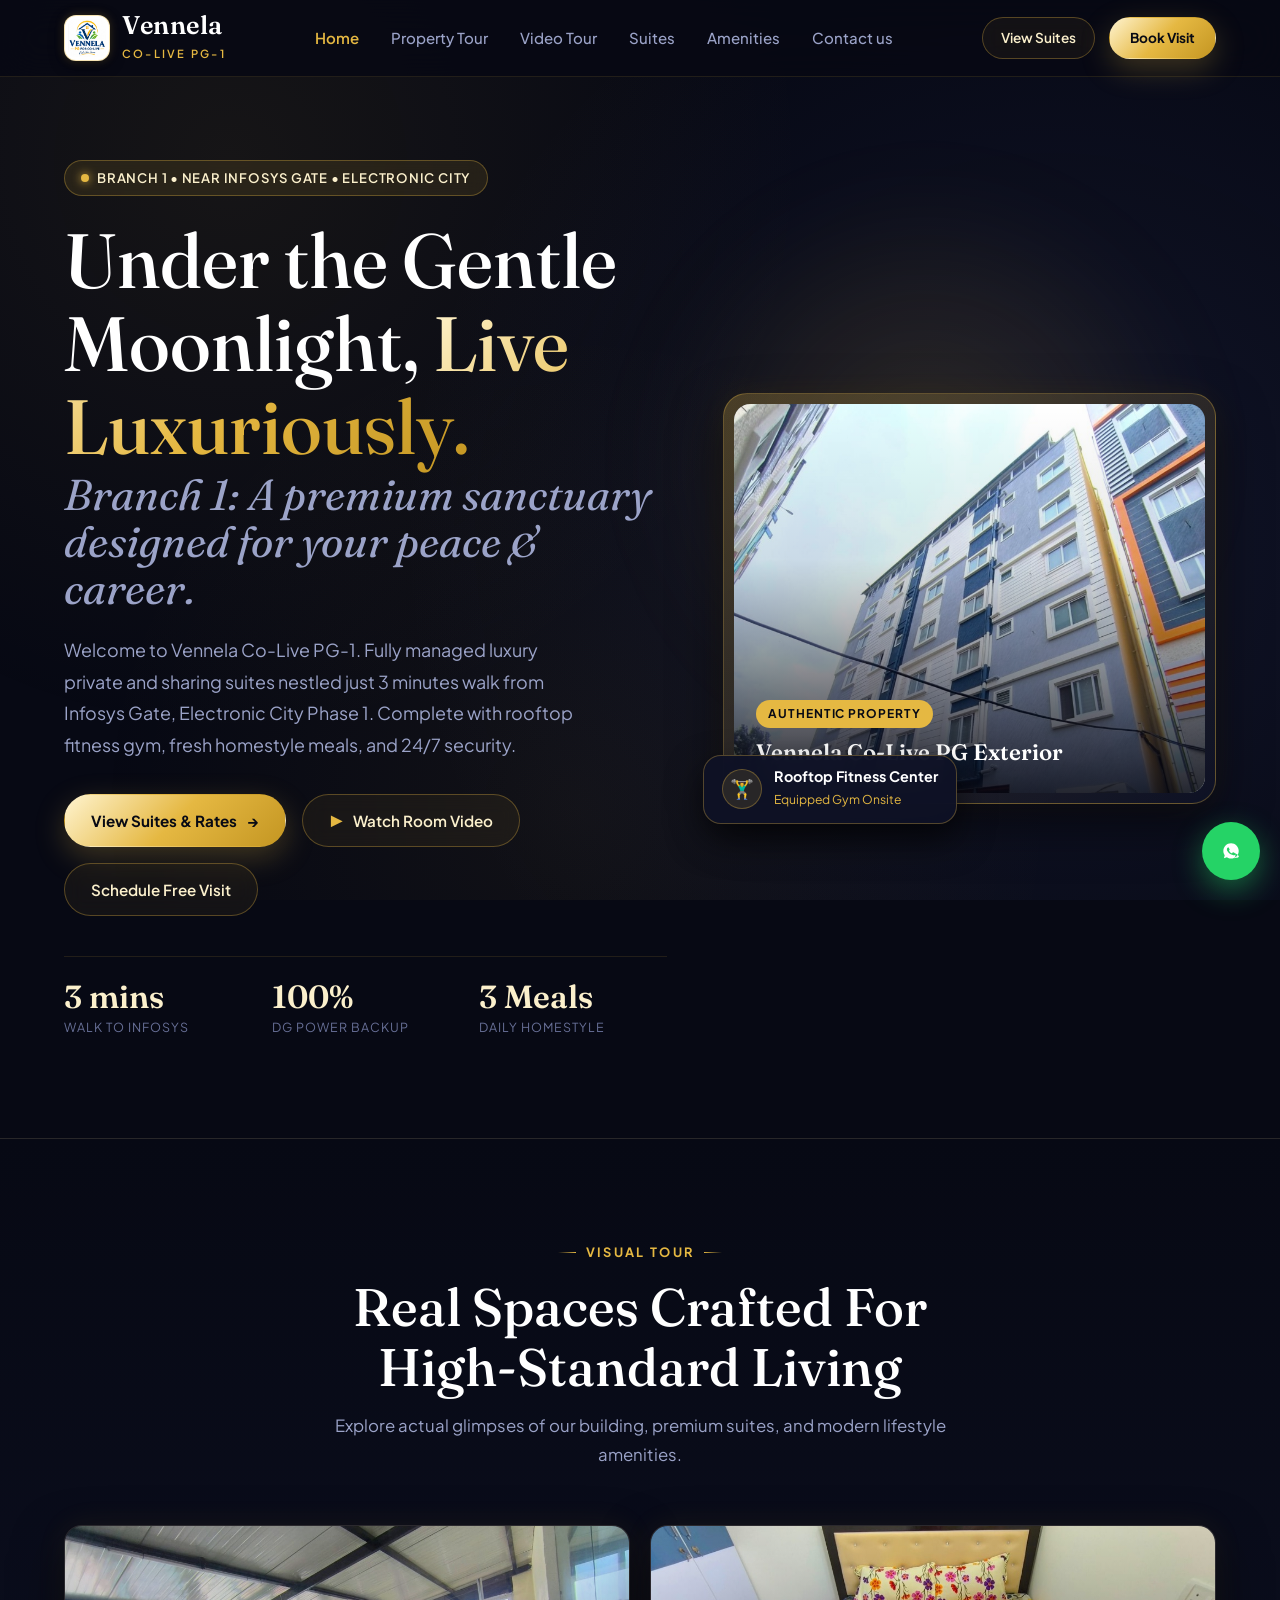
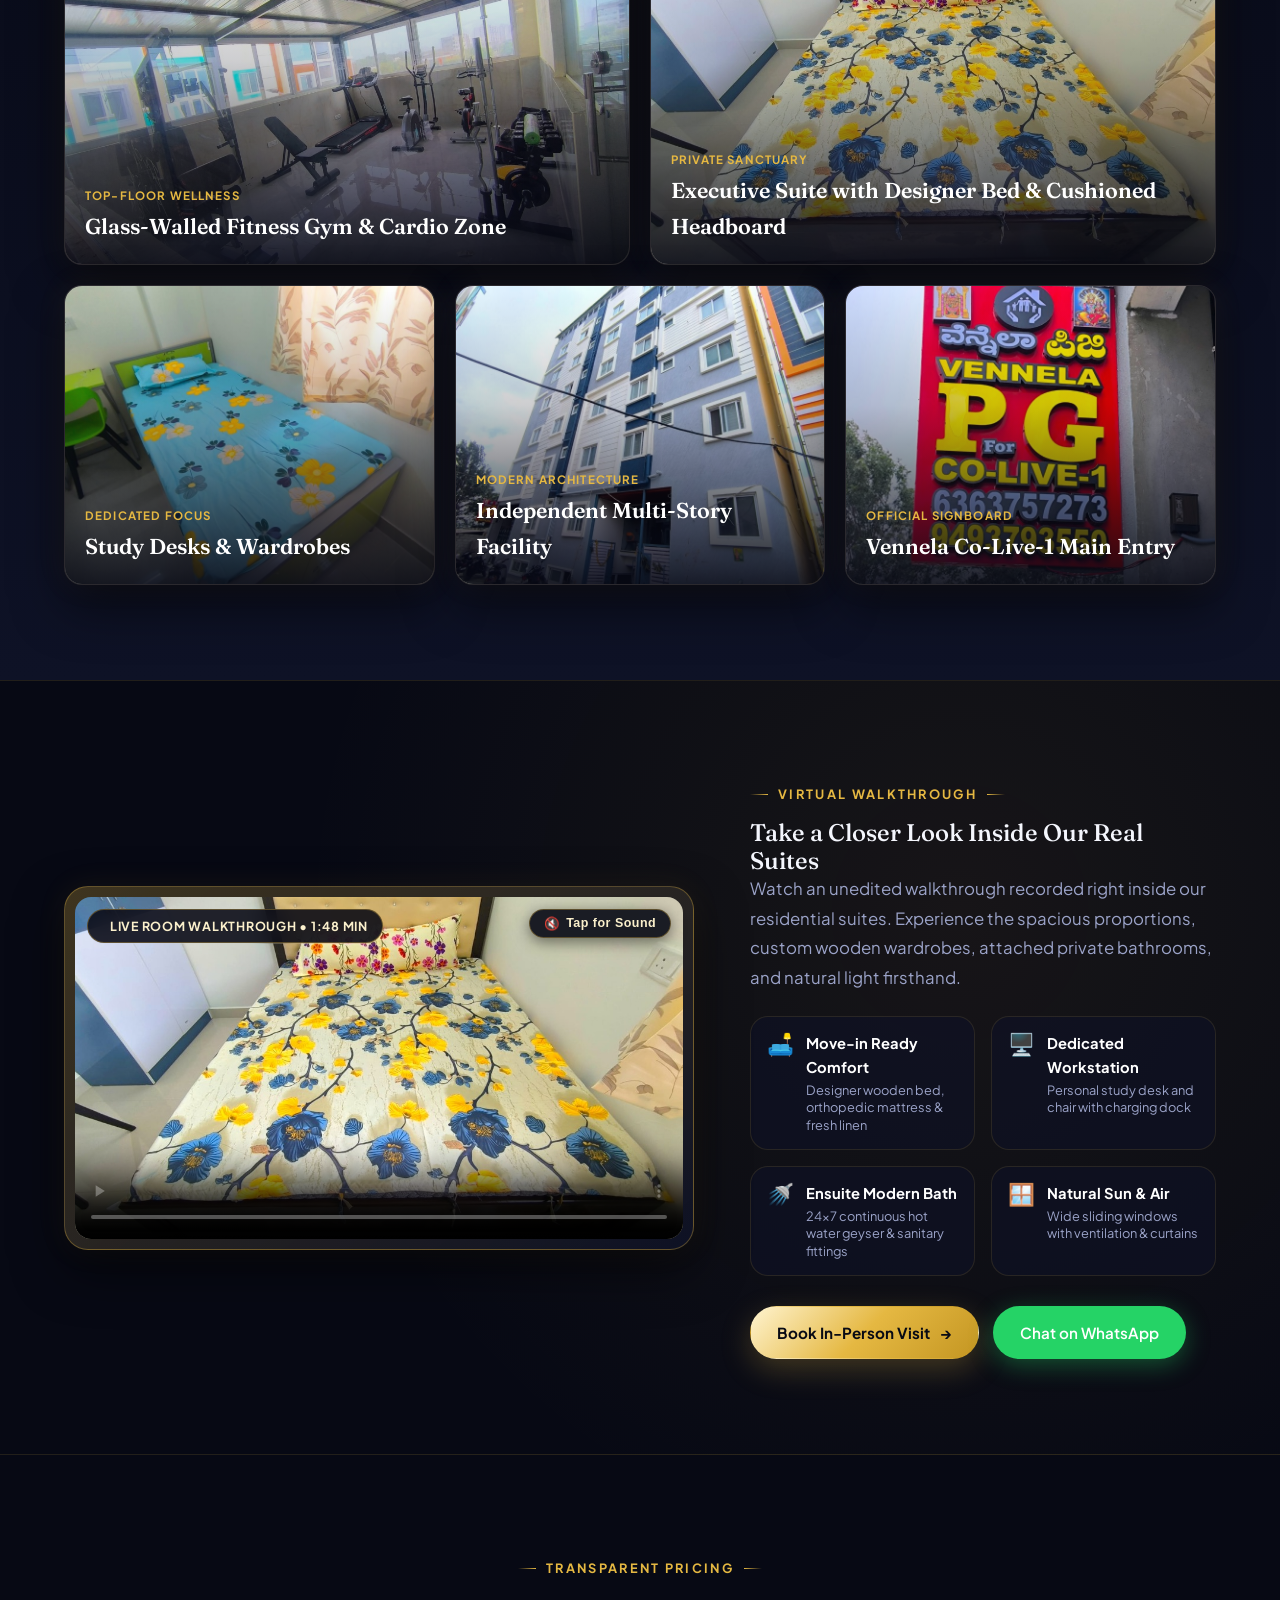
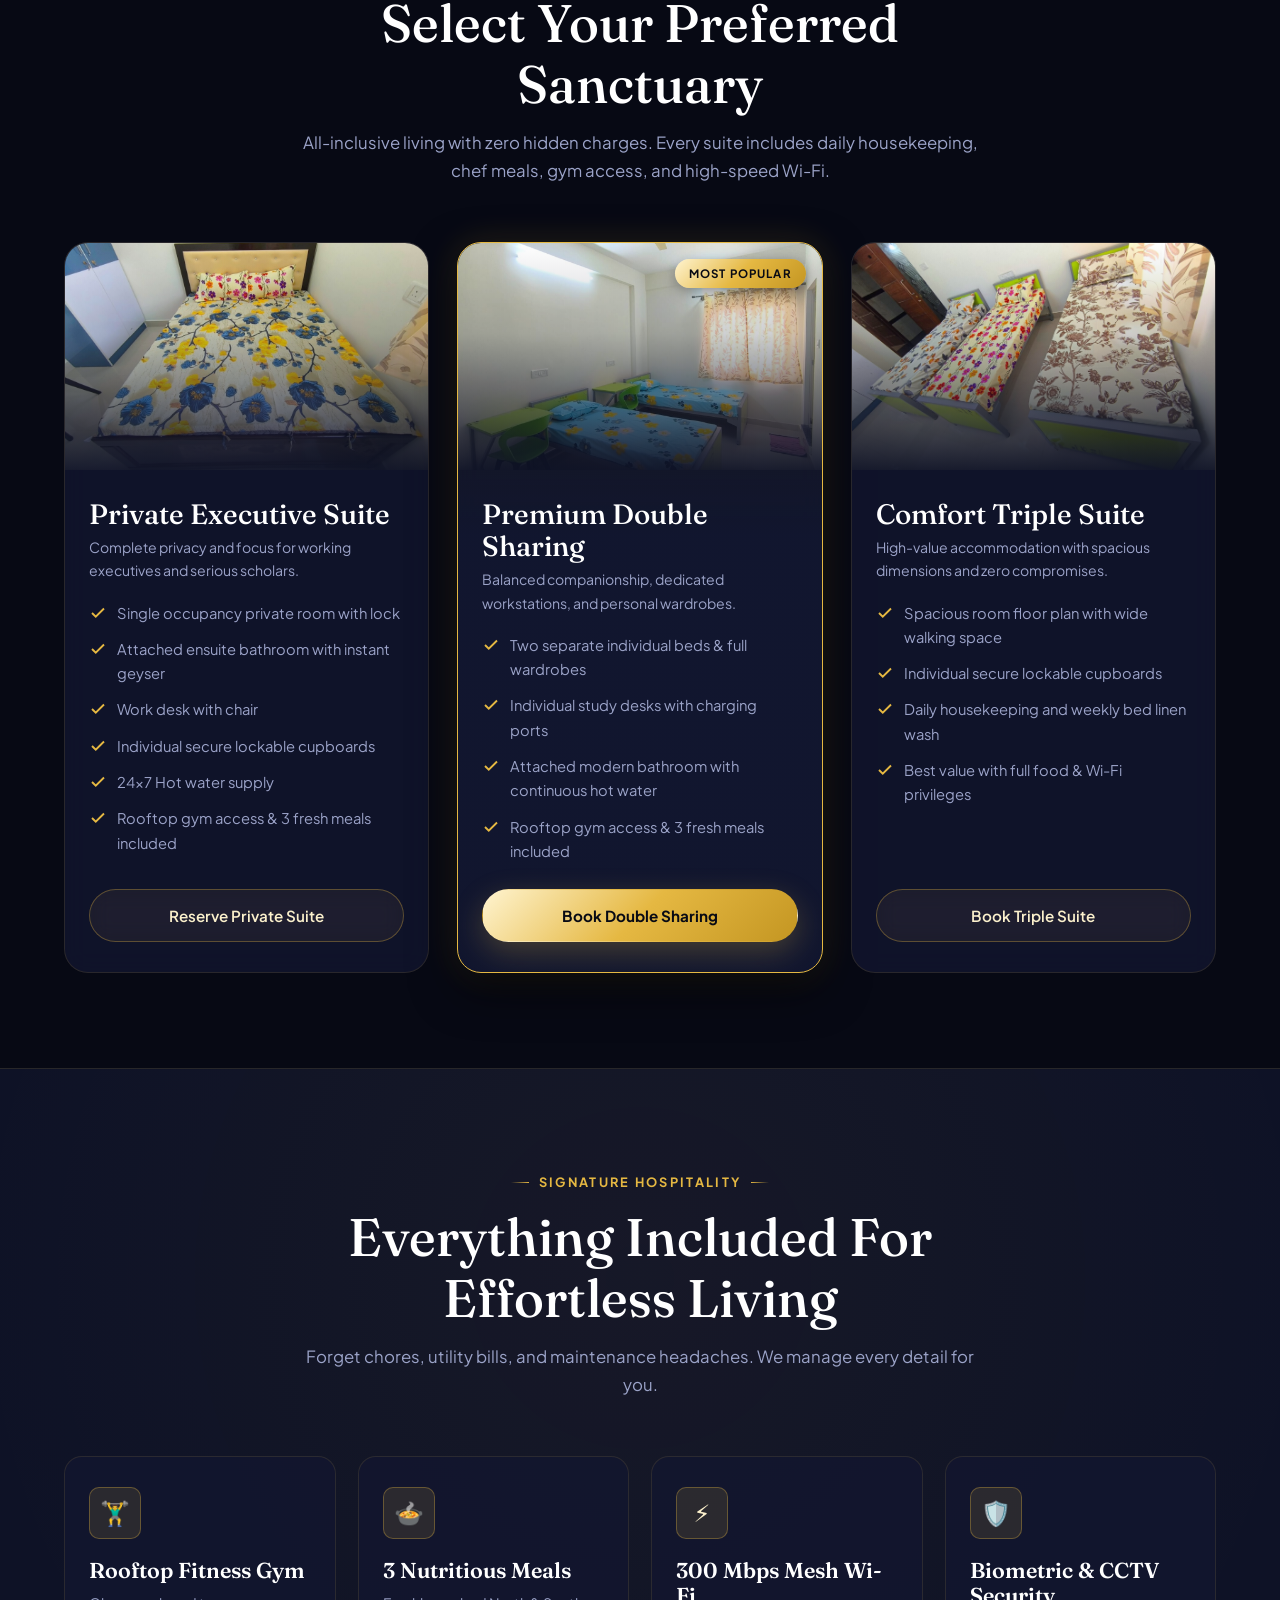
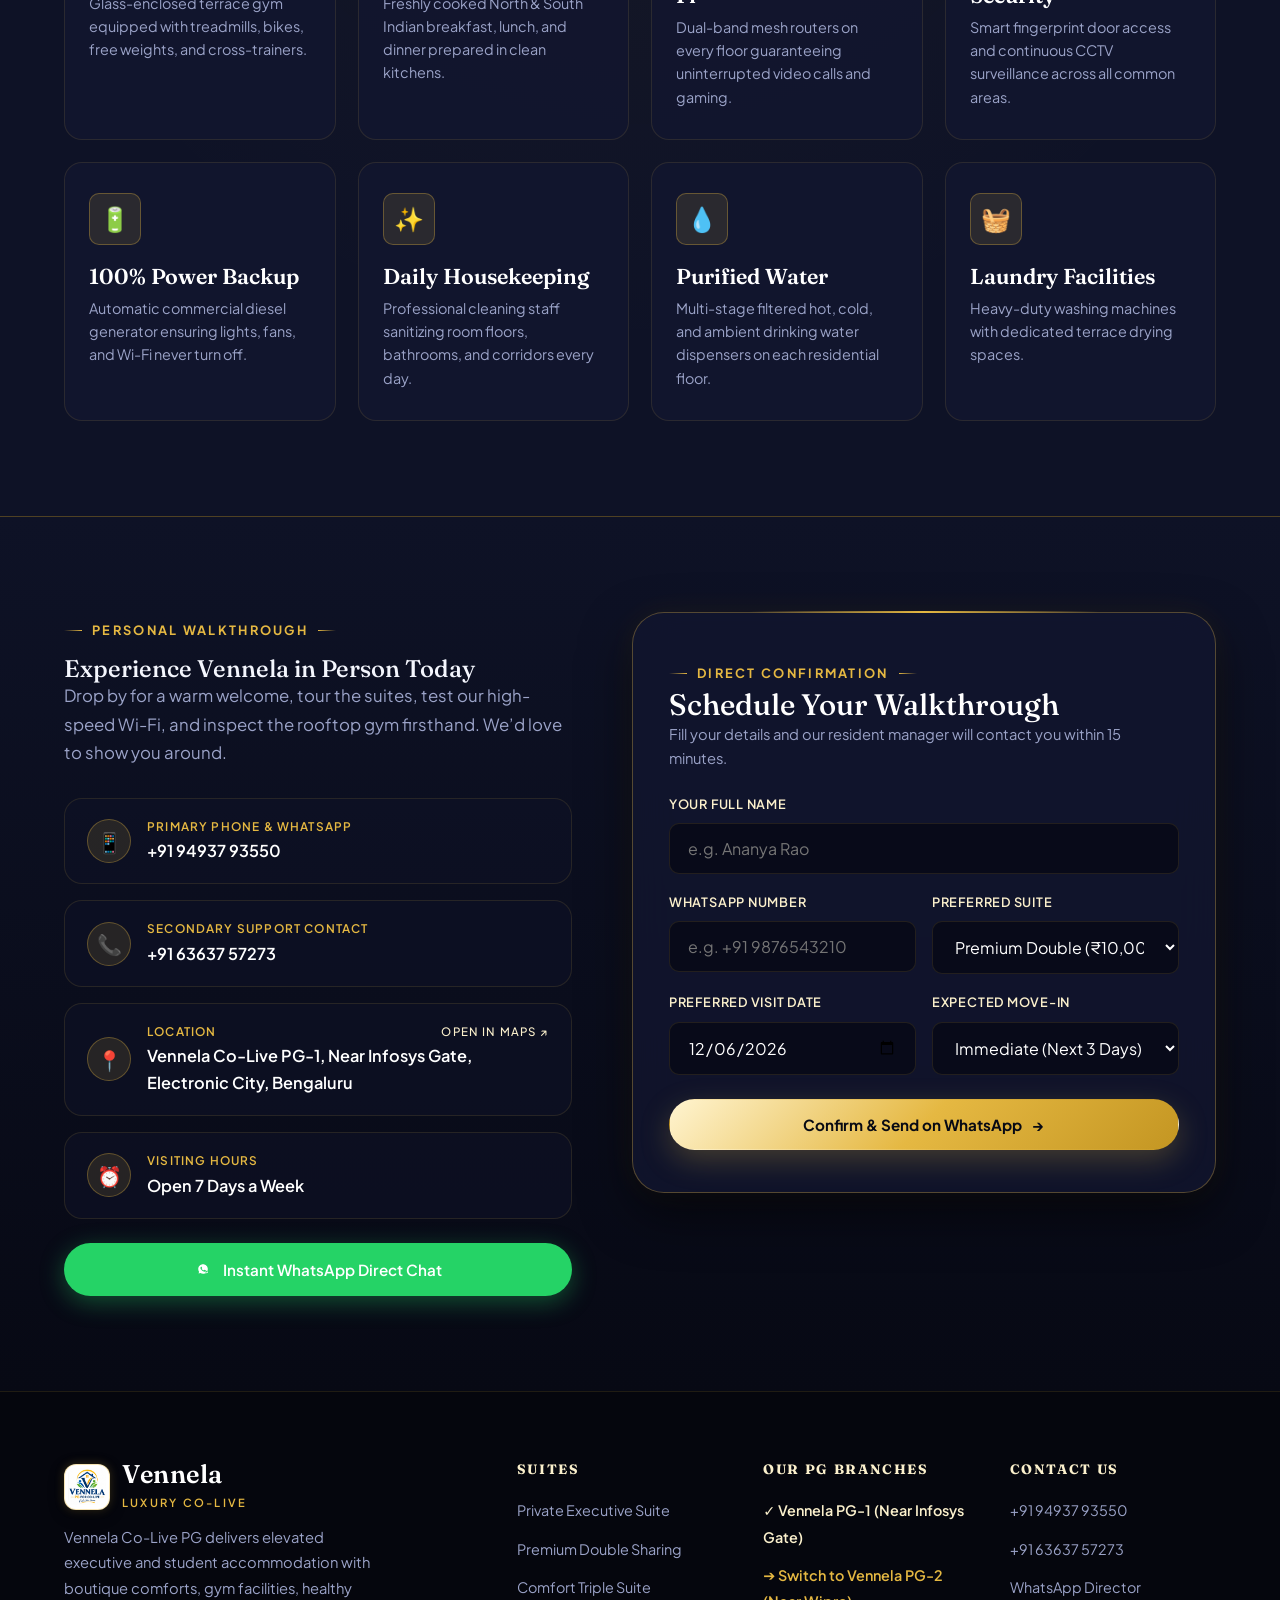
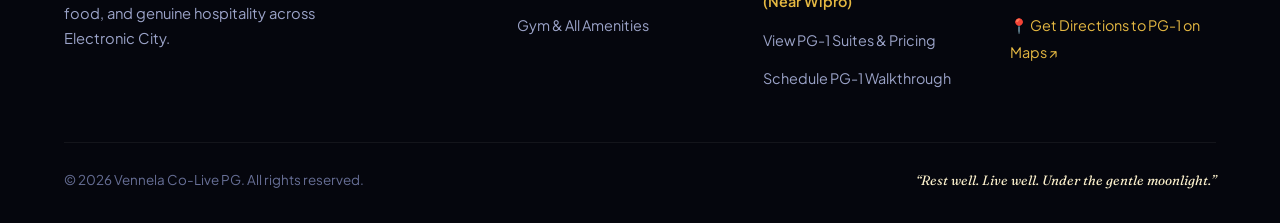
==== pg1.html @ 23e5c5cb "Initial commit: Vennela Co-Live website files" ====
<!DOCTYPE html>
<html lang="en">
<head>
  <meta charset="utf-8">
  <meta name="viewport" content="width=device-width, initial-scale=1, viewport-fit=cover">
  <title>Vennela Co-Live PG - 1 | Near Infosys Gate, Electronic City Bangalore</title>
  <meta name="description" content="Welcome to Vennela Co-Live PG - 1 near Infosys Gate, Electronic City. Premium private & sharing suites with rooftop fitness gym, homestyle food, high-speed Wi-Fi, and 24/7 biometric security.">
  
  <!-- Favicon -->
  <link rel="icon" type="image/png" href="images/logo.png">
  <link rel="apple-touch-icon" href="images/logo.png">

  <!-- Premium Fonts -->
  <link rel="preconnect" href="https://fonts.googleapis.com">
  <link rel="preconnect" href="https://fonts.gstatic.com" crossorigin>
  <link href="https://fonts.googleapis.com/css2?family=Fraunces:ital,opsz,wght@0,9..144,300;0,9..144,500;0,9..144,600;0,9..144,700;1,9..144,400;1,9..144,600&family=Plus+Jakarta+Sans:wght@300;400;500;600;700&display=swap" rel="stylesheet">

  <style>
    /* ==========================================================================
       DESIGN SYSTEM & CSS TOKENS
       ========================================================================== */
    :root {
      --night-base: #070914;
      --night-surface: #0E1226;
      --night-card: rgba(18, 23, 48, 0.78);
      --night-card-hover: rgba(24, 31, 62, 0.92);
      
      --gold-primary: #E5B842;
      --gold-glow: rgba(229, 184, 66, 0.35);
      --gold-subtle: rgba(229, 184, 66, 0.12);
      --gold-light: #FBF0CC;
      --gold-gradient: linear-gradient(135deg, #FFF4D0 0%, #E5B842 50%, #C49622 100%);
      
      --text-main: #F4F6FD;
      --text-muted: #9BA3C8;
      --text-dim: #676F96;
      
      --border-subtle: rgba(229, 184, 66, 0.12);
      --border-bright: rgba(229, 184, 66, 0.32);
      --border-glass: rgba(255, 255, 255, 0.08);

      --font-serif: 'Fraunces', Georgia, serif;
      --font-sans: 'Plus Jakarta Sans', system-ui, -apple-system, sans-serif;
      
      --radius-sm: 10px;
      --radius-md: 18px;
      --radius-lg: 24px;
      --radius-xl: 32px;
      --radius-full: 9999px;
      
      --shadow-luxury: 0 20px 50px rgba(0, 0, 0, 0.55), 0 0 30px rgba(229, 184, 66, 0.08);
      --shadow-glow: 0 10px 30px rgba(229, 184, 66, 0.25);
      --transition-smooth: all 0.35s cubic-bezier(0.16, 1, 0.3, 1);
    }

    *, *::before, *::after {
      box-sizing: border-box;
      margin: 0;
      padding: 0;
    }

    html {
      scroll-behavior: smooth;
      scroll-padding-top: 80px;
      font-size: 16px;
    }

    body {
      background-color: var(--night-base);
      color: var(--text-main);
      font-family: var(--font-sans);
      line-height: 1.65;
      overflow-x: hidden;
      -webkit-font-smoothing: antialiased;
    }

    /* Ambient Moonlight Glow Background */
    body::before {
      content: "";
      position: fixed;
      inset: 0;
      background: 
        radial-gradient(circle at 18% 18%, rgba(229, 184, 66, 0.07) 0%, transparent 45%),
        radial-gradient(circle at 82% 60%, rgba(94, 106, 196, 0.12) 0%, transparent 55%),
        radial-gradient(circle at 45% 90%, rgba(229, 184, 66, 0.05) 0%, transparent 45%);
      pointer-events: none;
      z-index: -1;
    }

    .wrap {
      max-width: 1200px;
      margin: 0 auto;
      padding: 0 24px;
    }

    /* ==========================================================================
       TYPOGRAPHY & ACCENTS
       ========================================================================== */
    h1, h2, h3, h4 {
      font-family: var(--font-serif);
      font-weight: 500;
      line-height: 1.15;
    }

    .gold-gradient-text {
      background: var(--gold-gradient);
      -webkit-background-clip: text;
      -webkit-text-fill-color: transparent;
      background-clip: text;
    }

    .eyebrow {
      display: inline-flex;
      align-items: center;
      gap: 10px;
      font-size: 0.8rem;
      font-weight: 700;
      text-transform: uppercase;
      letter-spacing: 0.18em;
      color: var(--gold-primary);
      margin-bottom: 14px;
    }

    .eyebrow::before, .eyebrow::after {
      content: "";
      width: 18px;
      height: 1px;
      background: linear-gradient(90deg, transparent, var(--gold-primary));
    }
    .eyebrow::after {
      background: linear-gradient(90deg, var(--gold-primary), transparent);
    }

    /* ==========================================================================
       BUTTONS & CALLS TO ACTION
       ========================================================================== */
    .btn {
      display: inline-flex;
      align-items: center;
      justify-content: center;
      gap: 10px;
      font-family: var(--font-sans);
      font-weight: 600;
      font-size: 0.95rem;
      padding: 13px 26px;
      border-radius: var(--radius-full);
      text-decoration: none;
      cursor: pointer;
      transition: var(--transition-smooth);
      border: 1px solid transparent;
      touch-action: manipulation;
    }

    .btn-gold {
      background: var(--gold-gradient);
      color: #080A14;
      box-shadow: var(--shadow-glow);
      font-weight: 700;
    }

    .btn-gold:hover {
      transform: translateY(-2px) scale(1.02);
      box-shadow: 0 12px 35px rgba(229, 184, 66, 0.45);
      color: #000;
    }

    .btn-ghost {
      background: rgba(229, 184, 66, 0.06);
      border-color: var(--border-bright);
      color: var(--gold-light);
      -webkit-backdrop-filter: blur(10px);
      backdrop-filter: blur(10px);
    }

    .btn-ghost:hover {
      background: var(--gold-primary);
      color: #080A14;
      border-color: var(--gold-primary);
      transform: translateY(-2px);
      box-shadow: var(--shadow-glow);
    }

    .btn-whatsapp {
      background: #25D366;
      color: #FFFFFF;
      box-shadow: 0 6px 25px rgba(37, 211, 102, 0.35);
    }

    .btn-whatsapp:hover {
      background: #20BA5A;
      transform: translateY(-2px);
      box-shadow: 0 10px 30px rgba(37, 211, 102, 0.55);
      color: #FFFFFF;
    }

    /* ==========================================================================
       SITE HEADER GROUP & TOP LUXURY PROPERTY SWITCHER BAR
       ========================================================================== */
    .site-header-group { top: 0;
      position: fixed;
      top: 0;
      left: 0;
      right: 0;
      z-index: 1000;
      transition: var(--transition-smooth);
    }

    .property-switch-bar {
      background: rgba(9, 12, 28, 0.96);
      border-bottom: 1px solid var(--border-subtle);
      padding: 8px 0;
      -webkit-backdrop-filter: blur(14px);
      backdrop-filter: blur(14px);
      position: relative;
      z-index: 1001;
    }

    .property-switch-wrap {
      display: flex;
      justify-content: space-between;
      align-items: center;
      gap: 16px;
    }

    .property-switch-label {
      display: inline-flex;
      align-items: center;
      gap: 8px;
      font-size: 0.72rem;
      font-weight: 700;
      color: var(--gold-primary);
      text-transform: uppercase;
      letter-spacing: 0.14em;
    }

    .property-switch-pills {
      display: flex;
      gap: 10px;
      align-items: center;
    }

    .prop-pill {
      display: inline-flex;
      align-items: center;
      gap: 8px;
      padding: 6px 14px;
      border-radius: var(--radius-full);
      font-size: 0.78rem;
      font-weight: 600;
      text-decoration: none;
      transition: var(--transition-smooth);
      border: 1px solid var(--border-subtle);
      background: rgba(18, 23, 48, 0.65);
      color: var(--text-muted);
      touch-action: manipulation;
    }

    .prop-pill:hover {
      border-color: var(--gold-primary);
      color: #FFFFFF;
      background: rgba(229, 184, 66, 0.12);
      transform: translateY(-1px);
    }

    .prop-pill.active {
      background: linear-gradient(135deg, rgba(229, 184, 66, 0.25) 0%, rgba(229, 184, 66, 0.1) 100%);
      border-color: var(--gold-primary);
      color: #FFFFFF;
      box-shadow: 0 0 15px rgba(229, 184, 66, 0.25);
    }

    .prop-pill .prop-badge {
      font-size: 0.65rem;
      padding: 2px 7px;
      border-radius: var(--radius-full);
      text-transform: uppercase;
      letter-spacing: 0.04em;
      font-weight: 700;
    }

    .prop-pill.active .prop-badge {
      background: var(--gold-gradient);
      color: #070914;
    }

    .prop-pill:not(.active) .prop-badge {
      background: rgba(255, 255, 255, 0.08);
      color: var(--gold-light);
    }

    .btn-branch-switch {
      background: rgba(229, 184, 66, 0.1);
      border: 1px solid var(--gold-primary);
      color: var(--gold-light);
      padding: 8px 14px;
      font-size: 0.8rem;
      border-radius: var(--radius-full);
      text-decoration: none;
      font-weight: 600;
      transition: var(--transition-smooth);
      display: inline-flex;
      align-items: center;
      gap: 6px;
      touch-action: manipulation;
    }

    .btn-branch-switch:hover {
      background: var(--gold-primary);
      color: #080A14;
      transform: translateY(-2px);
      box-shadow: var(--shadow-glow);
    }

    /* Mobile Drawer Branch Box */
    .mobile-branch-box {
      width: 100%;
      background: rgba(14, 18, 38, 0.7);
      border: 1px solid var(--border-bright);
      border-radius: var(--radius-md);
      padding: 14px 16px;
      margin-bottom: 8px;
    }

    .mobile-branch-title {
      font-size: 0.72rem;
      font-weight: 700;
      color: var(--gold-primary);
      text-transform: uppercase;
      letter-spacing: 0.1em;
      margin-bottom: 10px;
    }

    .mobile-branch-grid {
      display: grid;
      grid-template-columns: 1fr 1fr;
      gap: 8px;
    }

    .mobile-branch-btn {
      display: flex;
      flex-direction: column;
      align-items: center;
      text-align: center;
      padding: 8px 10px;
      border-radius: var(--radius-sm);
      text-decoration: none;
      border: 1px solid var(--border-subtle);
      background: rgba(7, 9, 20, 0.7);
      color: var(--text-muted);
      font-size: 0.8rem;
      font-weight: 600;
    }

    .mobile-branch-btn.active {
      border-color: var(--gold-primary);
      background: rgba(229, 184, 66, 0.15);
      color: var(--gold-light);
      box-shadow: 0 0 10px rgba(229, 184, 66, 0.2);
    }

    .mobile-branch-btn small {
      font-size: 0.65rem;
      opacity: 0.8;
      font-weight: 400;
    }

    /* ==========================================================================
       HERO INTERACTIVE BRANCH SELECTOR CARDS
       ========================================================================== */
    .hero-branch-selector {
      background: rgba(14, 18, 38, 0.78);
      border: 1.5px solid var(--border-bright);
      border-radius: var(--radius-lg);
      padding: 22px 24px;
      margin-bottom: 32px;
      -webkit-backdrop-filter: blur(16px);
      backdrop-filter: blur(16px);
      box-shadow: var(--shadow-luxury);
    }

    .hero-branch-label {
      display: flex;
      justify-content: space-between;
      align-items: center;
      margin-bottom: 14px;
      font-size: 0.76rem;
      text-transform: uppercase;
      font-weight: 700;
      letter-spacing: 0.12em;
      color: var(--gold-light);
    }

    .hero-branch-grid {
      display: grid;
      grid-template-columns: 1fr 1fr;
      gap: 16px;
    }

    .branch-card {
      display: flex;
      flex-direction: column;
      padding: 18px 20px;
      border-radius: var(--radius-md);
      text-decoration: none;
      transition: var(--transition-smooth);
      border: 1px solid var(--border-subtle);
      background: rgba(7, 9, 20, 0.65);
      position: relative;
    }

    .branch-card:hover {
      border-color: var(--gold-primary);
      transform: translateY(-3px);
      box-shadow: 0 10px 25px rgba(0, 0, 0, 0.5), 0 0 20px rgba(229, 184, 66, 0.15);
      background: rgba(18, 23, 48, 0.85);
    }

    .branch-card.active {
      border: 1.5px solid var(--gold-primary);
      background: linear-gradient(145deg, rgba(229, 184, 66, 0.14) 0%, rgba(14, 18, 38, 0.95) 100%);
      box-shadow: 0 8px 30px rgba(229, 184, 66, 0.2);
    }

    .branch-card-tag {
      display: inline-flex;
      align-items: center;
      gap: 6px;
      font-size: 0.68rem;
      font-weight: 700;
      text-transform: uppercase;
      letter-spacing: 0.08em;
      margin-bottom: 8px;
      color: var(--gold-primary);
    }

    .branch-card.active .branch-card-tag {
      color: var(--gold-light);
    }

    .branch-card-title {
      font-family: var(--font-serif);
      font-size: 1.35rem;
      font-weight: 600;
      color: #FFFFFF;
      margin-bottom: 4px;
      line-height: 1.2;
    }

    .branch-card-loc {
      font-size: 0.82rem;
      color: var(--text-muted);
      line-height: 1.4;
      margin-bottom: 12px;
    }

    .branch-card-chips {
      display: flex;
      flex-wrap: wrap;
      gap: 6px;
      margin-bottom: 14px;
    }

    .branch-card-chips span {
      background: rgba(255, 255, 255, 0.06);
      border: 1px solid rgba(255, 255, 255, 0.08);
      font-size: 0.7rem;
      padding: 2px 8px;
      border-radius: var(--radius-sm);
      color: var(--text-muted);
    }

    .branch-card.active .branch-card-chips span {
      background: rgba(229, 184, 66, 0.1);
      border-color: rgba(229, 184, 66, 0.2);
      color: var(--gold-light);
    }

    .branch-card-action {
      margin-top: auto;
      font-size: 0.78rem;
      font-weight: 700;
      color: var(--gold-light);
      display: inline-flex;
      align-items: center;
      gap: 5px;
    }

    .branch-card.active .branch-card-action {
      color: var(--gold-primary);
    }

    /* ==========================================================================
       NAVIGATION BAR
       ========================================================================== */
    nav {
      background: rgba(7, 9, 20, 0.88);
      -webkit-backdrop-filter: blur(18px);
      backdrop-filter: blur(18px);
      border-bottom: 1px solid var(--border-subtle);
      transition: var(--transition-smooth);
    }

    .site-header-group.scrolled nav, nav.scrolled {
      background: rgba(7, 9, 20, 0.98);
      box-shadow: 0 10px 30px rgba(0, 0, 0, 0.6);
      border-bottom-color: var(--border-bright);
    }

    nav .wrap {
      display: flex;
      justify-content: space-between;
      align-items: center;
      height: 76px;
    }

    .logo {
      display: flex;
      align-items: center;
      gap: 12px;
      text-decoration: none;
    }

    .brand-logo-img {
      width: 46px;
      height: 46px;
      object-fit: contain;
      border-radius: 12px;
      background: #FFFFFF;
      padding: 3px;
      box-shadow: 0 4px 15px rgba(0, 0, 0, 0.4), 0 0 10px rgba(229, 184, 66, 0.25);
      border: 1px solid rgba(229, 184, 66, 0.4);
      flex-shrink: 0;
      transition: var(--transition-smooth);
    }

    .logo:hover .brand-logo-img {
      transform: scale(1.06);
      box-shadow: 0 6px 22px rgba(229, 184, 66, 0.45);
      border-color: var(--gold-primary);
    }

    .moon-crest {
      width: 40px;
      height: 40px;
      border-radius: 50%;
      background: radial-gradient(circle at 35% 30%, #FFF4D0 0%, var(--gold-primary) 65%, #906B07 100%);
      box-shadow: 0 0 20px var(--gold-glow);
      display: flex;
      align-items: center;
      justify-content: center;
      position: relative;
    }

    .moon-crest::after {
      content: "";
      position: absolute;
      width: 14px;
      height: 14px;
      background: #0B0E1E;
      border-radius: 50%;
      top: 4px;
      right: 4px;
      opacity: 0.75;
    }

    .brand-title {
      font-family: var(--font-serif);
      font-size: 1.6rem;
      font-weight: 600;
      color: #FFFFFF;
      line-height: 1;
      letter-spacing: 0.02em;
    }

    .brand-tag {
      font-size: 0.7rem;
      font-weight: 600;
      color: var(--gold-primary);
      letter-spacing: 0.2em;
      text-transform: uppercase;
      display: block;
      margin-top: 3px;
    }

    nav ul {
      display: flex;
      gap: 32px;
      list-style: none;
      align-items: center;
    }

    nav a {
      text-decoration: none;
      color: var(--text-muted);
      font-size: 0.94rem;
      font-weight: 500;
      transition: var(--transition-smooth);
      position: relative;
      padding: 6px 0;
    }

    nav a:hover, nav a.active {
      color: var(--gold-light);
    }

    nav a.nav-link-home {
      color: var(--gold-primary);
      font-weight: 600;
    }

    nav a::after {
      content: "";
      position: absolute;
      bottom: 0;
      left: 50%;
      transform: translateX(-50%);
      width: 0;
      height: 2px;
      background: var(--gold-primary);
      transition: width 0.3s ease;
      border-radius: 2px;
    }

    nav a:hover::after {
      width: 100%;
    }

    .nav-actions {
      display: flex;
      align-items: center;
      gap: 14px;
    }

    .mobile-menu-btn {
      display: none;
      background: transparent;
      border: 1px solid var(--border-bright);
      border-radius: 8px;
      color: var(--gold-primary);
      font-size: 1.4rem;
      padding: 6px 12px;
      cursor: pointer;
    }

    /* ==========================================================================
       HERO SECTION WITH REAL PROPERTY SHOWCASE
       ========================================================================== */
    .hero {
      position: relative;
      padding: 160px 0 100px;
      overflow: hidden;
      min-height: 92vh;
      display: flex;
      align-items: center;
    }

    .hero-glow-orb {
      position: absolute;
      width: 580px;
      height: 580px;
      border-radius: 50%;
      background: radial-gradient(circle, rgba(229, 184, 66, 0.16) 0%, transparent 70%);
      top: 15%;
      right: 5%;
      filter: blur(40px);
      pointer-events: none;
      animation: floatGlow 10s ease-in-out infinite alternate;
    }

    @keyframes floatGlow {
      0% { transform: translateY(0) scale(1); }
      100% { transform: translateY(-30px) scale(1.06); }
    }

    .hero-grid {
      display: grid;
      grid-template-columns: 1.1fr 0.9fr;
      gap: 56px;
      align-items: center;
      position: relative;
      z-index: 2;
    }

    .hero-badge {
      display: inline-flex;
      align-items: center;
      gap: 8px;
      background: rgba(229, 184, 66, 0.1);
      border: 1px solid var(--border-bright);
      padding: 6px 16px;
      border-radius: var(--radius-full);
      color: var(--gold-light);
      font-size: 0.82rem;
      font-weight: 600;
      letter-spacing: 0.06em;
      text-transform: uppercase;
      margin-bottom: 24px;
      -webkit-backdrop-filter: blur(8px);
      backdrop-filter: blur(8px);
    }

    .hero-badge .pulse-dot {
      width: 8px;
      height: 8px;
      border-radius: 50%;
      background: var(--gold-primary);
      box-shadow: 0 0 10px var(--gold-primary);
      animation: pulseDot 2s infinite;
    }

    @keyframes pulseDot {
      0%, 100% { opacity: 1; transform: scale(1); }
      50% { opacity: 0.5; transform: scale(1.3); }
    }

    .hero h1 {
      font-size: clamp(2.8rem, 6vw, 4.8rem);
      line-height: 1.08;
      color: #FFFFFF;
      margin-bottom: 22px;
      font-weight: 500;
    }

    .hero h1 span.subtext-line {
      display: block;
      font-size: clamp(1.6rem, 3.6vw, 2.7rem);
      font-style: italic;
      color: var(--text-muted);
      font-weight: 400;
      margin-top: 4px;
    }

    .hero p.lead {
      font-size: 1.12rem;
      color: var(--text-muted);
      max-width: 520px;
      margin-bottom: 34px;
      line-height: 1.75;
    }

    .hero-cta {
      display: flex;
      flex-wrap: wrap;
      gap: 16px;
      align-items: center;
      margin-bottom: 40px;
    }

    .hero-stats {
      display: grid;
      grid-template-columns: repeat(3, 1fr);
      gap: 20px;
      border-top: 1px solid var(--border-subtle);
      padding-top: 24px;
    }

    .stat-number {
      font-family: var(--font-serif);
      font-size: 2rem;
      font-weight: 600;
      color: var(--gold-light);
      line-height: 1;
    }

    .stat-label {
      font-size: 0.78rem;
      color: var(--text-dim);
      text-transform: uppercase;
      letter-spacing: 0.08em;
      margin-top: 4px;
    }

    /* Hero Image Stack */
    .hero-visual {
      position: relative;
    }

    .hero-card {
      position: relative;
      border-radius: var(--radius-lg);
      padding: 10px;
      background: linear-gradient(145deg, rgba(229, 184, 66, 0.25) 0%, rgba(14, 18, 38, 0.85) 100%);
      box-shadow: var(--shadow-luxury);
      border: 1.5px solid var(--border-bright);
    }

    .hero-photo-wrap {
      border-radius: calc(var(--radius-lg) - 8px);
      overflow: hidden;
      aspect-ratio: 4 / 3.3;
      background: #101327;
      position: relative;
    }

    .hero-photo-wrap img {
      width: 100%;
      height: 100%;
      object-fit: cover;
      object-position: center top;
      display: block;
      transition: transform 0.8s ease;
    }

    .hero-card:hover .hero-photo-wrap img {
      transform: scale(1.05);
    }

    .photo-overlay {
      position: absolute;
      inset: 0;
      background: linear-gradient(to top, rgba(7, 9, 20, 0.88) 0%, rgba(7, 9, 20, 0.1) 60%, transparent 100%);
      display: flex;
      flex-direction: column;
      justify-content: flex-end;
      padding: 22px;
    }

    .photo-badge {
      align-self: flex-start;
      background: var(--gold-primary);
      color: #080A14;
      font-size: 0.75rem;
      font-weight: 700;
      text-transform: uppercase;
      letter-spacing: 0.08em;
      padding: 4px 12px;
      border-radius: var(--radius-full);
      margin-bottom: 6px;
    }

    .photo-caption {
      font-family: var(--font-serif);
      font-size: 1.4rem;
      color: #FFFFFF;
      font-weight: 600;
    }

    .floating-amenity-badge {
      position: absolute;
      bottom: -20px;
      left: -20px;
      background: rgba(14, 18, 38, 0.94);
      border: 1px solid var(--border-bright);
      -webkit-backdrop-filter: blur(16px);
      backdrop-filter: blur(16px);
      padding: 12px 18px;
      border-radius: var(--radius-md);
      box-shadow: 0 15px 35px rgba(0, 0, 0, 0.6);
      display: flex;
      align-items: center;
      gap: 12px;
      z-index: 3;
    }

    .floating-icon {
      width: 40px;
      height: 40px;
      border-radius: 50%;
      background: var(--gold-subtle);
      border: 1px solid var(--border-bright);
      color: var(--gold-light);
      display: flex;
      align-items: center;
      justify-content: center;
      font-size: 1.2rem;
    }

    .floating-text strong {
      display: block;
      color: #FFFFFF;
      font-size: 0.9rem;
      line-height: 1.2;
    }

    .floating-text span {
      font-size: 0.76rem;
      color: var(--gold-primary);
    }

    /* ==========================================================================
       SECTION COMMON STYLES
       ========================================================================== */
    section {
      padding: 95px 0;
      position: relative;
    }

    .section-head {
      text-align: center;
      max-width: 680px;
      margin: 0 auto 56px;
    }

    .section-head h2 {
      font-size: clamp(2.2rem, 4.4vw, 3.3rem);
      color: #FFFFFF;
      margin-bottom: 14px;
    }

    .section-head p {
      color: var(--text-muted);
      font-size: 1.05rem;
      line-height: 1.7;
    }

    /* ==========================================================================
       REAL PROPERTY GALLERY SHOWCASE
       ========================================================================== */
    .gallery-section {
      background: linear-gradient(180deg, var(--night-base) 0%, var(--night-surface) 100%);
      border-top: 1px solid var(--border-subtle);
      border-bottom: 1px solid var(--border-subtle);
    }

    .gallery-grid {
      display: grid;
      grid-template-columns: repeat(12, 1fr);
      gap: 20px;
    }

    .gallery-item {
      position: relative;
      border-radius: var(--radius-md);
      overflow: hidden;
      border: 1px solid var(--border-subtle);
      background: #11152B;
      box-shadow: var(--shadow-luxury);
      transition: var(--transition-smooth);
    }

    .gallery-item:hover {
      border-color: var(--gold-primary);
      transform: translateY(-5px);
      box-shadow: 0 16px 40px rgba(0, 0, 0, 0.6), 0 0 25px rgba(229, 184, 66, 0.15);
    }

    .gallery-item img {
      width: 100%;
      height: 100%;
      object-fit: cover;
      display: block;
      transition: transform 0.7s ease;
    }

    .gallery-item:hover img {
      transform: scale(1.06);
    }

    .gallery-item.col-6 {
      grid-column: span 6;
      height: 340px;
    }

    .gallery-item.col-4 {
      grid-column: span 4;
      height: 300px;
    }

    .gallery-caption {
      position: absolute;
      inset: 0;
      background: linear-gradient(to top, rgba(7, 9, 20, 0.9) 0%, rgba(7, 9, 20, 0.2) 60%, transparent 100%);
      display: flex;
      flex-direction: column;
      justify-content: flex-end;
      padding: 20px;
    }

    .gallery-tag {
      font-size: 0.72rem;
      text-transform: uppercase;
      font-weight: 700;
      letter-spacing: 0.1em;
      color: var(--gold-primary);
      margin-bottom: 4px;
    }

    .gallery-title {
      font-family: var(--font-serif);
      font-size: 1.35rem;
      color: #FFFFFF;
      font-weight: 600;
    }

    /* ==========================================================================
       VIRTUAL VIDEO TOUR SECTION
       ========================================================================== */
    .video-tour-section {
      background: radial-gradient(circle at 75% 30%, rgba(229, 184, 66, 0.07) 0%, transparent 60%), var(--night-base);
      border-bottom: 1px solid var(--border-subtle);
    }

    .video-tour-wrapper {
      display: grid;
      grid-template-columns: 1.15fr 0.85fr;
      gap: 56px;
      align-items: center;
    }

    .video-player-container {
      position: relative;
    }

    .video-card-stack {
      position: relative;
      border-radius: var(--radius-lg);
      padding: 10px;
      background: linear-gradient(145deg, rgba(229, 184, 66, 0.25) 0%, rgba(14, 18, 38, 0.9) 100%);
      box-shadow: var(--shadow-luxury);
      border: 1.5px solid var(--border-bright);
    }

    .video-badge-top {
      position: absolute;
      top: 22px;
      left: 22px;
      z-index: 4;
      background: rgba(7, 9, 20, 0.88);
      -webkit-backdrop-filter: blur(10px);
      backdrop-filter: blur(10px);
      border: 1px solid var(--border-bright);
      color: var(--gold-light);
      padding: 6px 14px;
      border-radius: var(--radius-full);
      font-size: 0.78rem;
      font-weight: 700;
      letter-spacing: 0.06em;
      text-transform: uppercase;
      display: inline-flex;
      align-items: center;
      gap: 8px;
      pointer-events: none;
    }

    .video-sound-toggle {
      position: absolute;
      top: 22px;
      right: 22px;
      z-index: 6;
      background: rgba(7, 9, 20, 0.9);
      -webkit-backdrop-filter: blur(12px);
      backdrop-filter: blur(12px);
      border: 1px solid var(--border-bright);
      color: var(--gold-light);
      padding: 6px 14px;
      border-radius: var(--radius-full);
      font-size: 0.78rem;
      font-weight: 700;
      letter-spacing: 0.04em;
      cursor: pointer;
      display: inline-flex;
      align-items: center;
      gap: 6px;
      box-shadow: 0 4px 15px rgba(0, 0, 0, 0.5);
      transition: var(--transition-smooth);
      touch-action: manipulation;
    }

    .video-sound-toggle:hover {
      background: var(--gold-primary);
      color: #070914;
      border-color: var(--gold-primary);
      transform: scale(1.05);
    }

    .video-sound-toggle.unmuted {
      background: rgba(37, 211, 102, 0.92);
      border-color: #25D366;
      color: #FFFFFF;
      box-shadow: 0 4px 20px rgba(37, 211, 102, 0.45);
    }

    .video-wrap {
      border-radius: calc(var(--radius-lg) - 8px);
      overflow: hidden;
      background: #000;
      aspect-ratio: 16 / 9;
      max-height: 480px;
      display: flex;
      justify-content: center;
      align-items: center;
    }

    .video-wrap video {
      width: 100%;
      height: 100%;
      object-fit: cover;
      display: block;
      outline: none;
    }

    .video-perks-grid {
      display: grid;
      grid-template-columns: 1fr 1fr;
      gap: 16px;
      margin-top: 24px;
    }

    .video-perk-item {
      display: flex;
      align-items: flex-start;
      gap: 12px;
      background: rgba(14, 18, 38, 0.65);
      border: 1px solid var(--border-subtle);
      padding: 14px 16px;
      border-radius: var(--radius-md);
      transition: var(--transition-smooth);
    }

    .video-perk-item:hover {
      border-color: var(--gold-primary);
      transform: translateY(-2px);
      background: var(--gold-subtle);
    }

    .video-perk-icon {
      font-size: 1.35rem;
      line-height: 1;
      flex-shrink: 0;
      margin-top: 2px;
    }

    .video-perk-item strong {
      display: block;
      font-size: 0.92rem;
      color: #FFFFFF;
      margin-bottom: 2px;
    }

    .video-perk-item span {
      font-size: 0.8rem;
      color: var(--text-muted);
      line-height: 1.4;
      display: block;
    }

    /* ==========================================================================
       ROOMS & PRICING WITH REAL SUITE PHOTOS
       ========================================================================== */
    .rooms-grid {
      display: grid;
      grid-template-columns: repeat(3, 1fr);
      gap: 28px;
      align-items: stretch;
    }

    .room-card {
      background: var(--night-card);
      border: 1px solid var(--border-subtle);
      border-radius: var(--radius-lg);
      overflow: hidden;
      display: flex;
      flex-direction: column;
      transition: var(--transition-smooth);
      position: relative;
      -webkit-backdrop-filter: blur(12px);
      backdrop-filter: blur(12px);
    }

    .room-card:hover {
      transform: translateY(-8px);
      border-color: var(--border-bright);
      box-shadow: var(--shadow-luxury);
    }

    .room-card.highlight {
      border: 1.5px solid var(--gold-primary);
      background: linear-gradient(180deg, rgba(229, 184, 66, 0.08) 0%, rgba(18, 23, 48, 0.95) 40%);
      box-shadow: 0 16px 45px rgba(0, 0, 0, 0.6), 0 0 35px rgba(229, 184, 66, 0.16);
    }

    .room-badge-top {
      position: absolute;
      top: 16px;
      right: 16px;
      z-index: 4;
      background: var(--gold-gradient);
      color: #080A14;
      font-size: 0.72rem;
      font-weight: 700;
      text-transform: uppercase;
      letter-spacing: 0.1em;
      padding: 5px 14px;
      border-radius: var(--radius-full);
      box-shadow: 0 4px 15px rgba(0, 0, 0, 0.4);
    }

    .room-img-box {
      position: relative;
      aspect-ratio: 16 / 10;
      overflow: hidden;
      background: #111529;
    }

    .room-img-box img {
      width: 100%;
      height: 100%;
      object-fit: cover;
      display: block;
      transition: transform 0.7s ease;
    }

    .room-card:hover .room-img-box img {
      transform: scale(1.08);
    }

    .room-img-gradient {
      position: absolute;
      inset: 0;
      background: linear-gradient(to top, rgba(14, 18, 38, 0.95) 0%, rgba(14, 18, 38, 0.2) 60%, transparent 100%);
    }

    .room-content {
      padding: 28px 24px 30px;
      display: flex;
      flex-direction: column;
      flex-grow: 1;
    }

    .room-content h3 {
      font-size: 1.75rem;
      color: #FFFFFF;
      margin-bottom: 6px;
    }

    .room-sub {
      font-size: 0.88rem;
      color: var(--text-muted);
      margin-bottom: 18px;
    }

    .room-price {
      font-family: var(--font-serif);
      font-size: 2.6rem;
      font-weight: 600;
      color: var(--gold-light);
      line-height: 1;
      padding-bottom: 18px;
      margin-bottom: 18px;
      border-bottom: 1px solid var(--border-subtle);
      display: flex;
      align-items: baseline;
      gap: 6px;
    }

    .room-price small {
      font-family: var(--font-sans);
      font-size: 0.85rem;
      color: var(--text-dim);
      font-weight: 400;
    }

    .room-perks {
      list-style: none;
      display: flex;
      flex-direction: column;
      gap: 12px;
      margin-bottom: 26px;
      flex-grow: 1;
    }

    .room-perks li {
      display: flex;
      align-items: flex-start;
      gap: 10px;
      font-size: 0.92rem;
      color: var(--text-muted);
    }

    .room-perks li svg {
      width: 18px;
      height: 18px;
      color: var(--gold-primary);
      flex-shrink: 0;
      margin-top: 3px;
    }

    /* ==========================================================================
       AMENITIES (SIGNATURE COMFORTS)
       ========================================================================== */
    .amenities-section {
      background: radial-gradient(circle at 50% 20%, rgba(229, 184, 66, 0.04) 0%, transparent 65%), var(--night-surface);
      border-top: 1px solid var(--border-subtle);
    }

    .amenities-grid {
      display: grid;
      grid-template-columns: repeat(4, 1fr);
      gap: 22px;
    }

    .amenity-card {
      background: var(--night-card);
      border: 1px solid var(--border-subtle);
      border-radius: var(--radius-md);
      padding: 30px 24px;
      transition: var(--transition-smooth);
      position: relative;
    }

    .amenity-card:hover {
      border-color: var(--gold-primary);
      transform: translateY(-5px);
      box-shadow: var(--shadow-luxury);
      background: var(--night-card-hover);
    }

    .amenity-icon {
      width: 52px;
      height: 52px;
      border-radius: var(--radius-sm);
      background: var(--gold-subtle);
      border: 1px solid var(--border-bright);
      color: var(--gold-light);
      display: flex;
      align-items: center;
      justify-content: center;
      font-size: 1.5rem;
      margin-bottom: 20px;
      transition: var(--transition-smooth);
    }

    .amenity-card:hover .amenity-icon {
      transform: scale(1.1);
      box-shadow: 0 0 20px var(--gold-glow);
    }

    .amenity-card h4 {
      font-size: 1.35rem;
      color: #FFFFFF;
      margin-bottom: 8px;
      font-weight: 600;
    }

    .amenity-card p {
      font-size: 0.9rem;
      color: var(--text-muted);
      line-height: 1.6;
    }

    /* ==========================================================================
       A DAY AT VENNELA (TIMELINE)
       ========================================================================== */
    .day-card {
      background: linear-gradient(145deg, rgba(18, 23, 48, 0.85) 0%, rgba(10, 13, 28, 0.95) 100%);
      border: 1px solid var(--border-bright);
      border-radius: var(--radius-xl);
      padding: 56px 44px;
      box-shadow: var(--shadow-luxury);
    }

    .timeline-grid {
      display: grid;
      grid-template-columns: repeat(4, 1fr);
      gap: 30px;
      position: relative;
    }

    .timeline-grid::before {
      content: "";
      position: absolute;
      top: 30px;
      left: 10%;
      right: 10%;
      height: 1px;
      background: linear-gradient(90deg, transparent, var(--gold-primary), var(--gold-light), var(--gold-primary), transparent);
    }

    .timeline-node {
      position: relative;
      text-align: center;
      z-index: 2;
    }

    .timeline-badge {
      width: 60px;
      height: 60px;
      margin: 0 auto 20px;
      border-radius: 50%;
      background: var(--night-surface);
      border: 2px solid var(--gold-primary);
      display: flex;
      align-items: center;
      justify-content: center;
      font-size: 1.4rem;
      box-shadow: 0 0 20px var(--gold-glow);
      transition: var(--transition-smooth);
    }

    .timeline-node:hover .timeline-badge {
      transform: scale(1.15);
      background: var(--gold-primary);
      color: #070914;
    }

    .timeline-time {
      font-size: 0.78rem;
      font-weight: 700;
      color: var(--gold-primary);
      text-transform: uppercase;
      letter-spacing: 0.12em;
      margin-bottom: 6px;
    }

    .timeline-node h4 {
      font-size: 1.35rem;
      color: #FFFFFF;
      margin-bottom: 8px;
    }

    .timeline-node p {
      font-size: 0.88rem;
      color: var(--text-muted);
      line-height: 1.6;
    }

    /* ==========================================================================
       VISIT & INSTANT BOOKING FORM
       ========================================================================== */
    .visit-section {
      background: linear-gradient(180deg, var(--night-surface) 0%, var(--night-base) 100%);
      border-top: 1px solid var(--border-bright);
    }

    .visit-grid {
      display: grid;
      grid-template-columns: 1fr 1.15fr;
      gap: 60px;
      align-items: start;
    }

    .contact-card {
      display: flex;
      align-items: center;
      gap: 16px;
      background: rgba(14, 18, 38, 0.65);
      border: 1px solid var(--border-subtle);
      padding: 18px 22px;
      border-radius: var(--radius-md);
      margin-bottom: 16px;
      transition: var(--transition-smooth);
    }

    .contact-card:hover {
      border-color: var(--gold-primary);
      transform: translateX(4px);
      background: var(--gold-subtle);
    }

    .contact-icon {
      width: 44px;
      height: 44px;
      border-radius: 50%;
      background: var(--gold-subtle);
      border: 1px solid var(--border-bright);
      color: var(--gold-light);
      display: flex;
      align-items: center;
      justify-content: center;
      font-size: 1.25rem;
      flex-shrink: 0;
    }

    .contact-info .label {
      font-size: 0.74rem;
      text-transform: uppercase;
      letter-spacing: 0.1em;
      color: var(--gold-primary);
      font-weight: 600;
      margin-bottom: 2px;
    }

    .contact-info .val {
      font-size: 1.02rem;
      color: #FFFFFF;
      font-weight: 600;
    }

    .booking-card {
      background: var(--night-card);
      border: 1.5px solid var(--border-bright);
      border-radius: var(--radius-xl);
      padding: 42px 36px;
      box-shadow: var(--shadow-luxury);
      -webkit-backdrop-filter: blur(20px);
      backdrop-filter: blur(20px);
      position: relative;
    }

    .booking-card::before {
      content: "";
      position: absolute;
      top: -2px;
      left: 20%;
      right: 20%;
      height: 2px;
      background: linear-gradient(90deg, transparent, var(--gold-primary), transparent);
    }

    .form-group {
      display: flex;
      flex-direction: column;
      gap: 8px;
      margin-bottom: 18px;
    }

    .form-group label {
      font-size: 0.8rem;
      font-weight: 600;
      color: var(--gold-light);
      letter-spacing: 0.06em;
      text-transform: uppercase;
    }

    .form-row {
      display: grid;
      grid-template-columns: 1fr 1fr;
      gap: 16px;
    }

    .form-control {
      background: rgba(7, 9, 20, 0.75);
      border: 1px solid var(--border-subtle);
      border-radius: var(--radius-sm);
      padding: 14px 18px;
      font-family: var(--font-sans);
      font-size: 16px; /* Guaranteed no auto-zoom on iOS */
      color: #FFFFFF;
      transition: var(--transition-smooth);
      outline: none;
      width: 100%;
    }

    .form-control:focus {
      border-color: var(--gold-primary);
      box-shadow: 0 0 15px var(--gold-glow);
    }

    /* ==========================================================================
       FOOTER
       ========================================================================== */
    footer {
      background: #05060D;
      border-top: 1px solid var(--border-subtle);
      padding: 70px 0 32px;
      color: var(--text-muted);
    }

    .footer-grid {
      display: grid;
      grid-template-columns: 2fr 1fr 1fr 1fr;
      gap: 40px;
      margin-bottom: 50px;
    }

    .footer-brand p {
      margin-top: 14px;
      max-width: 320px;
      font-size: 0.92rem;
      line-height: 1.7;
    }

    .footer-col h4 {
      font-size: 0.85rem;
      font-weight: 700;
      letter-spacing: 0.12em;
      text-transform: uppercase;
      color: var(--gold-light);
      margin-bottom: 20px;
    }

    .footer-links {
      list-style: none;
      display: flex;
      flex-direction: column;
      gap: 12px;
    }

    .footer-links a {
      color: var(--text-muted);
      text-decoration: none;
      font-size: 0.9rem;
      transition: var(--transition-smooth);
    }

    .footer-links a:hover {
      color: var(--gold-primary);
      transform: translateX(3px);
    }

    .footer-bottom {
      border-top: 1px solid rgba(255, 255, 255, 0.06);
      padding-top: 26px;
      display: flex;
      justify-content: space-between;
      align-items: center;
      font-size: 0.84rem;
      color: var(--text-dim);
    }

    /* Floating WhatsApp Button */
    .floating-whatsapp {
      position: fixed;
      bottom: max(20px, calc(16px + env(safe-area-inset-bottom, 0px)));
      right: max(20px, calc(16px + env(safe-area-inset-right, 0px)));
      z-index: 999;
      background: #25D366;
      color: #FFFFFF;
      width: 58px;
      height: 58px;
      border-radius: 50%;
      display: flex;
      align-items: center;
      justify-content: center;
      box-shadow: 0 10px 30px rgba(37, 211, 102, 0.45);
      transition: var(--transition-smooth);
      text-decoration: none;
      touch-action: manipulation;
    }

    .floating-whatsapp:hover {
      transform: scale(1.1) rotate(6deg);
      box-shadow: 0 14px 40px rgba(37, 211, 102, 0.7);
    }

    .floating-whatsapp svg {
      width: 32px;
      height: 32px;
      fill: currentColor;
    }

    /* ==========================================================================
       RESPONSIVE DESIGN (ALL DEVICES: LAPTOPS, IPADS, TABLETS, PHONES, FOLDABLES)
       ========================================================================== */

    /* Touch screen & iOS Optimization */
    html, body {
      max-width: 100vw;
      overflow-x: hidden;
      position: relative;
    }

    * {
      -webkit-tap-highlight-color: transparent;
    }

    img, video {
      max-width: 100%;
      height: auto;
    }

    /* Laptops & Desktops (1025px - 1280px) */
    @media (max-width: 1200px) {
      nav ul {
        gap: clamp(14px, 1.8vw, 28px);
      }
      .nav-actions {
        gap: 10px;
      }
      .hero-grid {
        gap: 36px;
      }
      .rooms-grid {
        gap: 20px;
      }
    }

    /* Tablets, iPads (Portrait & Landscape), and Small Laptops (<= 1024px) */
    @media (max-width: 1024px) {
      .mobile-menu-btn {
        display: flex;
        align-items: center;
        justify-content: center;
        min-width: 44px;
        min-height: 44px;
      }
      .nav-actions .btn-ghost {
        display: none;
      }
      nav ul {
        display: flex;
        flex-direction: column;
        position: fixed;
        top: 76px;
        left: 0;
        right: 0;
        background: rgba(7, 9, 20, 0.98);
        -webkit-backdrop-filter: blur(24px);
        backdrop-filter: blur(24px);
        border-bottom: 1px solid var(--border-bright);
        box-shadow: 0 24px 50px rgba(0, 0, 0, 0.85);
        padding: 24px 28px calc(30px + env(safe-area-inset-bottom, 0px));
        gap: 16px;
        align-items: flex-start;
        transform: translateY(-110%);
        opacity: 0;
        pointer-events: none;
        transition: transform 0.35s cubic-bezier(0.16, 1, 0.3, 1), opacity 0.25s ease;
        max-height: calc(100vh - 76px);
        max-height: calc(100dvh - 76px);
        overflow-y: auto;
        -webkit-overflow-scrolling: touch;
      }
      nav.nav-open ul {
        transform: translateY(0);
        opacity: 1;
        pointer-events: auto;
      }
      nav ul li {
        width: 100%;
        border-bottom: 1px solid rgba(255, 255, 255, 0.06);
        padding-bottom: 12px;
      }
      nav ul li:last-child {
        border-bottom: none;
        padding-bottom: 0;
      }
      nav ul li a {
        display: block;
        font-size: 1.1rem;
        padding: 6px 0;
      }
      nav ul li a::after {
        display: none;
      }
      .hero-grid, .visit-grid {
        grid-template-columns: 1fr;
        gap: 48px;
      }
      .hero-visual {
        max-width: 650px;
        margin: 0 auto;
        width: 100%;
      }
      /* 2-column balanced grid on iPads & Tablets */
      .rooms-grid {
        grid-template-columns: repeat(2, 1fr);
        gap: 24px;
      }
      .amenities-grid {
        grid-template-columns: repeat(2, 1fr);
        gap: 20px;
      }
      .timeline-grid {
        grid-template-columns: repeat(2, 1fr);
        gap: 32px;
      }
      .timeline-grid::before {
        display: none;
      }
      .footer-grid {
        grid-template-columns: 1fr 1fr;
        gap: 36px;
      }
      .gallery-item.col-6, .gallery-item.col-4 {
        grid-column: span 6;
        height: 320px;
      }
      .video-tour-wrapper {
        grid-template-columns: 1fr;
        gap: 36px;
      }
      .video-perks-grid {
        grid-template-columns: repeat(2, 1fr);
      }
      .hero {
        padding: 150px 0 60px;
      }
    }

    /* Small Tablets & Large Mobiles (<= 768px) */
    @media (max-width: 768px) {
      section {
        padding: 68px 0;
      }
      .hero {
        padding: 140px 0 54px;
        min-height: auto;
      }
      .hero-branch-grid {
        grid-template-columns: 1fr;
        gap: 12px;
      }
      .hero-branch-selector {
        padding: 16px;
        margin-bottom: 24px;
      }
      .hero-stats {
        grid-template-columns: repeat(3, 1fr);
        gap: 12px;
        text-align: center;
      }
      .stat-card, .hero-stats > div {
        padding: 14px 8px;
        background: rgba(14, 18, 38, 0.45);
        border-radius: var(--radius-sm);
        border: 1px solid var(--border-subtle);
      }
      .stat-number {
        font-size: 1.55rem;
      }
      .floating-amenity-badge {
        position: static;
        margin-top: 16px;
        width: 100%;
        justify-content: center;
      }
      .gallery-item.col-6, .gallery-item.col-4 {
        grid-column: span 12;
        height: 280px;
      }
      .footer-bottom {
        flex-direction: column;
        gap: 12px;
        text-align: center;
      }
    }

    /* Standard Mobile Phones (<= 640px) */
    @media (max-width: 640px) {
      .property-switch-label {
        display: none;
      }
      .property-switch-wrap {
        justify-content: center;
      }
      .property-switch-pills {
        width: 100%;
        justify-content: center;
        gap: 6px;
      }
      .prop-pill {
        flex: 1;
        justify-content: center;
        padding: 5px 8px;
        font-size: 0.72rem;
      }
      .rooms-grid {
        grid-template-columns: 1fr;
      }
      .amenities-grid {
        grid-template-columns: 1fr;
      }
      .timeline-grid {
        grid-template-columns: 1fr;
        gap: 22px;
      }
      .day-card {
        padding: 30px 18px;
      }
      .form-row {
        grid-template-columns: 1fr;
        gap: 14px;
      }
      .video-perks-grid {
        grid-template-columns: 1fr;
        gap: 12px;
      }
      .booking-card {
        padding: 32px 20px;
      }
      .footer-grid {
        grid-template-columns: 1fr;
        gap: 28px;
      }
    }

    /* Mobile Phones (<= 480px) */
    @media (max-width: 480px) {
      .wrap {
        padding: 0 16px;
      }
      .hero {
        padding: 130px 0 45px;
      }
      nav .wrap {
        height: 66px;
      }
      nav ul {
        top: 100%;
        max-height: calc(100vh - 110px);
        max-height: calc(100dvh - 110px);
        padding: 20px 20px calc(24px + env(safe-area-inset-bottom, 0px));
      }
      .btn-branch-switch {
        display: none;
      }
      .brand-title {
        font-size: 1.35rem;
      }
      .brand-tag {
        font-size: 0.62rem;
      }
      .moon-crest {
        width: 36px;
        height: 36px;
      }
      .nav-actions .btn-gold {
        padding: 8px 13px;
        font-size: 0.8rem;
      }
      .hero-cta {
        flex-direction: column;
        align-items: stretch;
        gap: 12px;
      }
      .hero-cta .btn {
        width: 100%;
      }
      .hero-stats {
        gap: 8px;
      }
      .stat-card, .hero-stats > div {
        padding: 10px 4px;
      }
      .stat-number {
        font-size: 1.3rem;
      }
      .stat-label {
        font-size: 0.7rem;
        line-height: 1.25;
      }
      .section-head h2 {
        font-size: clamp(1.85rem, 6.5vw, 2.4rem);
      }
      .gallery-item.col-6, .gallery-item.col-4 {
        height: 250px;
      }
      .video-badge-top {
        top: 14px;
        left: 14px;
        font-size: 0.68rem;
        padding: 4px 10px;
      }
      .video-sound-toggle {
        top: 14px;
        right: 14px;
        font-size: 0.68rem;
        padding: 4px 10px;
      }
      .contact-card {
        padding: 14px 16px;
      }
      .contact-info .val {
        font-size: 0.95rem;
        word-break: break-word;
      }
      .booking-card {
        padding: 24px 16px;
        border-radius: var(--radius-lg);
      }
      .floating-whatsapp {
        width: 52px;
        height: 52px;
        bottom: calc(16px + env(safe-area-inset-bottom, 0px));
        right: calc(16px + env(safe-area-inset-right, 0px));
      }
      .floating-whatsapp svg {
        width: 28px;
        height: 28px;
      }
    }

    /* Ultra-Compact Mobiles & Foldables (<= 360px: Galaxy Fold Cover, iPhone SE) */
    @media (max-width: 360px) {
      .wrap {
        padding: 0 10px;
      }
      nav .wrap {
        height: 62px;
        padding: 0 10px;
      }
      nav ul {
        top: 62px;
      }
      .nav-actions .btn-gold {
        display: none; /* Logo + hamburger fits comfortably with zero overflow */
      }
      .brand-title {
        font-size: 1.15rem;
      }
      .brand-tag {
        font-size: 0.56rem;
      }
      .moon-crest {
        width: 30px;
        height: 30px;
      }
      .hero-stats {
        gap: 4px;
      }
      .stat-card, .hero-stats > div {
        padding: 8px 3px;
      }
      .stat-number {
        font-size: 1.05rem;
      }
      .stat-label {
        font-size: 0.62rem;
      }
      .btn {
        padding: 11px 16px;
        font-size: 0.88rem;
      }
      .room-content {
        padding: 18px 14px 22px;
      }
      .room-price {
        font-size: 2.1rem;
      }
      .room-content h3 {
        font-size: 1.45rem;
      }
      .contact-card {
        padding: 12px 10px;
        gap: 10px;
      }
      .contact-icon {
        width: 38px;
        height: 38px;
        font-size: 1.1rem;
      }
      .booking-card {
        padding: 20px 12px;
      }
    }
  </style>
</head>
<body>

  <!-- Top Luxury Multi-Property Switcher & Navbar Header -->
  <header class="site-header-group" id="siteHeader">
    
    

    <!-- Main Navigation Bar -->
    <nav id="navbar">
      <div class="wrap">
        <a class="logo" href="index.html" title="Vennela Co-Live">
          <img src="images/logo.png" alt="Vennela PG for Co-Live Logo" class="brand-logo-img">
          <div>
            <span class="brand-title">Vennela</span>
            <span class="brand-tag">Co-Live PG-1</span>
          </div>
        </a>

        <ul>
          <li><a href="index.html" class="nav-link-home" title="Return to Home (Explore Both Branches)">Home</a></li>
          <li><a href="#gallery">Property Tour</a></li>
          <li><a href="#video-tour">Video Tour</a></li>
          <li><a href="#rooms">Suites</a></li>
          <li><a href="#amenities">Amenities</a></li>
          <li><a href="#visit">Contact us</a></li>
        </ul>

        <div class="nav-actions">
          <a class="btn btn-ghost" href="#rooms" style="padding: 9px 18px; font-size: 0.85rem;">View Suites</a>
          <a class="btn btn-gold" href="#visit" style="padding: 9px 20px; font-size: 0.85rem;">Book Visit</a>
          <button class="mobile-menu-btn" id="mobileMenuToggle" aria-label="Toggle Navigation">☰</button>
        </div>
      </div>
    </nav>
  </header>

  <!-- Hero Section with Building Exterior Showcase -->
  <header class="hero" id="top">
    <div class="hero-glow-orb"></div>
    <div class="wrap">
      <div class="hero-grid">
        
        <!-- Left Hero Copy -->
        <div>
          <div class="hero-badge">
            <span class="pulse-dot"></span>
            <span>Branch 1 &bull; Near Infosys Gate &bull; Electronic City</span>
          </div>
          <h1>
            Under the Gentle Moonlight, <span class="gold-gradient-text">Live Luxuriously.</span>
            <span class="subtext-line">Branch 1: A premium sanctuary designed for your peace &amp; career.</span>
          </h1>
          <p class="lead">
            Welcome to Vennela Co-Live PG-1. Fully managed luxury private and sharing suites nestled just 3 minutes walk from Infosys Gate, Electronic City Phase 1. Complete with rooftop fitness gym, fresh homestyle meals, and 24/7 security.
          </p>

          <div class="hero-cta">
            <a class="btn btn-gold" href="#rooms">
              <span>View Suites &amp; Rates</span>
              <span>&rarr;</span>
            </a>
            <a class="btn btn-ghost" href="#video-tour">
              <span style="color:var(--gold-primary);">▶</span>
              <span>Watch Room Video</span>
            </a>
            <a class="btn btn-ghost" href="#visit">Schedule Free Visit</a>
          </div>

          <div class="hero-stats">
            <div>
              <div class="stat-number">3 mins</div>
              <div class="stat-label">Walk to Infosys</div>
            </div>
            <div>
              <div class="stat-number">100%</div>
              <div class="stat-label">DG Power Backup</div>
            </div>
            <div>
              <div class="stat-number">3 Meals</div>
              <div class="stat-label">Daily Homestyle</div>
            </div>
          </div>
        </div>

        <!-- Right Hero Visual Showcase (Real Building Image) -->
        <div class="hero-visual">
          <div class="hero-card">
            <div class="hero-photo-wrap">
              <img src="images/building-exterior.jpg" alt="Vennela Co-Live PG Multi-Story Luxury Building Facade" loading="eager">
              <div class="photo-overlay">
                <span class="photo-badge">Authentic Property</span>
                <div class="photo-caption">Vennela Co-Live PG Exterior</div>
              </div>
            </div>
          </div>

          <div class="floating-amenity-badge">
            <div class="floating-icon">🏋️‍♂️</div>
            <div class="floating-text">
              <strong>Rooftop Fitness Center</strong>
              <span>Equipped Gym Onsite</span>
            </div>
          </div>
        </div>

      </div>
    </div>
  </header>

  <main>


    <!-- Real Visual Gallery Showcase -->
    <section class="gallery-section" id="gallery">
      <div class="wrap">
        <div class="section-head">
          <span class="eyebrow">Visual Tour</span>
          <h2>Real Spaces Crafted For High-Standard Living</h2>
          <p>Explore actual glimpses of our building, premium suites, and modern lifestyle amenities.</p>
        </div>

        <div class="gallery-grid">
          
          <!-- Gym Feature (Wide) -->
          <div class="gallery-item col-6">
            <img src="images/gym-fitness.jpg" alt="Vennela PG Rooftop Glass-Walled Fitness Gym" loading="lazy">
            <div class="gallery-caption">
              <span class="gallery-tag">Top-Floor Wellness</span>
              <div class="gallery-title">Glass-Walled Fitness Gym &amp; Cardio Zone</div>
            </div>
          </div>

          <!-- Executive Bedroom (Wide) -->
          <div class="gallery-item col-6">
            <img src="images/executive-room.jpg" alt="Vennela PG Private Executive Bedroom Suite" loading="lazy">
            <div class="gallery-caption">
              <span class="gallery-tag">Private Sanctuary</span>
              <div class="gallery-title">Executive Suite with Designer Bed &amp; Cushioned Headboard</div>
            </div>
          </div>

          <!-- Sharing Room with Desk -->
          <div class="gallery-item col-4">
            <img src="images/sharing-room.jpg" alt="Vennela PG Sharing Room with Study Desk and Curtains" loading="lazy">
            <div class="gallery-caption">
              <span class="gallery-tag">Dedicated Focus</span>
              <div class="gallery-title">Study Desks &amp; Wardrobes</div>
            </div>
          </div>

          <!-- Exterior Architecture -->
          <div class="gallery-item col-4">
            <img src="images/building-exterior.jpg" alt="Vennela PG Architectural View" loading="lazy">
            <div class="gallery-caption">
              <span class="gallery-tag">Modern Architecture</span>
              <div class="gallery-title">Independent Multi-Story Facility</div>
            </div>
          </div>

          <!-- Verified Signboard -->
          <div class="gallery-item col-4">
            <img src="images/signboard.jpg" alt="Vennela PG Official Illuminated Signboard" loading="lazy">
            <div class="gallery-caption">
              <span class="gallery-tag">Official Signboard</span>
              <div class="gallery-title">Vennela Co-Live-1 Main Entry</div>
            </div>
          </div>

        </div>
      </div>
    </section>

    <!-- Virtual Room Walkthrough Video Tour -->
    <section class="video-tour-section" id="video-tour">
      <div class="wrap">
        <div class="video-tour-wrapper">
          
          <!-- Left: Video Player with Luxury Frame -->
          <div class="video-player-container">
            <div class="video-card-stack">
              <div class="video-badge-top">
                <span class="pulse-dot"></span>
                <span>Live Room Walkthrough &bull; 1:48 min</span>
              </div>

              <button type="button" class="video-sound-toggle" id="videoSoundToggle" aria-label="Toggle Video Sound">
                <span id="soundIcon">🔇</span>
                <span id="soundText">Tap for Sound</span>
              </button>
              
              <div class="video-wrap">
                <video 
                  id="roomVideoPlayer" 
                  controls 
                  playsinline 
                  muted 
                  loop
                  preload="metadata" 
                  poster="images/executive-room.jpg"
                >
                  <source src="videos/room.mp4" type="video/mp4">
                  Your browser does not support the video tag.
                </video>
              </div>
            </div>
          </div>

          <!-- Right: Video Context & Features -->
          <div>
            <span class="eyebrow">Virtual Walkthrough</span>
            <h2>Take a Closer Look Inside Our Real Suites</h2>
            <p style="color: var(--text-muted); font-size: 1.05rem; line-height: 1.75; margin-bottom: 24px;">
              Watch an unedited walkthrough recorded right inside our residential suites. Experience the spacious proportions, custom wooden wardrobes, attached private bathrooms, and natural light firsthand.
            </p>

            <div class="video-perks-grid">
              <div class="video-perk-item">
                <div class="video-perk-icon">🛋️</div>
                <div>
                  <strong>Move-in Ready Comfort</strong>
                  <span>Designer wooden bed, orthopedic mattress &amp; fresh linen</span>
                </div>
              </div>

              <div class="video-perk-item">
                <div class="video-perk-icon">🖥️</div>
                <div>
                  <strong>Dedicated Workstation</strong>
                  <span>Personal study desk and chair with charging dock</span>
                </div>
              </div>

              <div class="video-perk-item">
                <div class="video-perk-icon">🚿</div>
                <div>
                  <strong>Ensuite Modern Bath</strong>
                  <span>24×7 continuous hot water geyser &amp; sanitary fittings</span>
                </div>
              </div>

              <div class="video-perk-item">
                <div class="video-perk-icon">🪟</div>
                <div>
                  <strong>Natural Sun &amp; Air</strong>
                  <span>Wide sliding windows with ventilation &amp; curtains</span>
                </div>
              </div>
            </div>

            <div style="margin-top: 30px; display: flex; gap: 14px; flex-wrap: wrap;">
              <a href="#visit" class="btn btn-gold">
                <span>Book In-Person Visit</span>
                <span>&rarr;</span>
              </a>
              <a href="https://wa.me/919493793550?text=Hi%20Vennela%20Co-Live%2C%20I%20watched%20the%20room%20video%20and%20want%20to%20reserve%20a%20slot!" target="_blank" rel="noopener noreferrer" class="btn btn-whatsapp">
                <span>Chat on WhatsApp</span>
              </a>
            </div>
          </div>

        </div>
      </div>
    </section>

    <!-- Suites & Pricing Section -->
    <section id="rooms">
      <div class="wrap">
        <div class="section-head">
          <span class="eyebrow">Transparent Pricing</span>
          <h2>Select Your Preferred Sanctuary</h2>
          <p>All-inclusive living with zero hidden charges. Every suite includes daily housekeeping, chef meals, gym access, and high-speed Wi-Fi.</p>
        </div>

        <div class="rooms-grid">
          
          <!-- Private Executive Suite -->
          <div class="room-card">
            <div class="room-img-box">
              <img src="images/executive-room.jpg" alt="Private Executive Suite Bed" loading="lazy">
              <div class="room-img-gradient"></div>
            </div>
            <div class="room-content">
              <h3>Private Executive Suite</h3>
              <p class="room-sub">Complete privacy and focus for working executives and serious scholars.</p>
              <ul class="room-perks">
                <li>
                  <svg viewBox="0 0 24 24" fill="none" stroke="currentColor" stroke-width="2.5"><polyline points="20 6 9 17 4 12"></polyline></svg>
                  <span>Single occupancy private room with lock</span>
                </li>
                <li>
                  <svg viewBox="0 0 24 24" fill="none" stroke="currentColor" stroke-width="2.5"><polyline points="20 6 9 17 4 12"></polyline></svg>
                  <span>Attached ensuite bathroom with instant geyser</span>
                </li>
                <li>
                  <svg viewBox="0 0 24 24" fill="none" stroke="currentColor" stroke-width="2.5"><polyline points="20 6 9 17 4 12"></polyline></svg>
                  <span>Work desk with chair</span>
                </li>
                <li>
                  <svg viewBox="0 0 24 24" fill="none" stroke="currentColor" stroke-width="2.5"><polyline points="20 6 9 17 4 12"></polyline></svg>
                  <span>Individual secure lockable cupboards</span>
                </li>
                <li>
                  <svg viewBox="0 0 24 24" fill="none" stroke="currentColor" stroke-width="2.5"><polyline points="20 6 9 17 4 12"></polyline></svg>
                  <span>24×7 Hot water supply</span>
                </li>
                <li>
                  <svg viewBox="0 0 24 24" fill="none" stroke="currentColor" stroke-width="2.5"><polyline points="20 6 9 17 4 12"></polyline></svg>
                  <span>Rooftop gym access & 3 fresh meals included</span>
                </li>
              </ul>
              <a href="#visit" class="btn btn-ghost" onclick="selectRoom('Private Executive Suite')">Reserve Private Suite</a>
            </div>
          </div>

          <!-- Double Sharing (Highlighted) -->
          <div class="room-card highlight">
            <span class="room-badge-top">Most Popular</span>
            <div class="room-img-box">
              <img src="images/doublesharing.jpg" alt="Premium Double Sharing Room" loading="lazy">
              <div class="room-img-gradient"></div>
            </div>
            <div class="room-content">
              <h3>Premium Double Sharing</h3>
              <p class="room-sub">Balanced companionship, dedicated workstations, and personal wardrobes.</p>
              <ul class="room-perks">
                <li>
                  <svg viewBox="0 0 24 24" fill="none" stroke="currentColor" stroke-width="2.5"><polyline points="20 6 9 17 4 12"></polyline></svg>
                  <span>Two separate individual beds &amp; full wardrobes</span>
                </li>
                <li>
                  <svg viewBox="0 0 24 24" fill="none" stroke="currentColor" stroke-width="2.5"><polyline points="20 6 9 17 4 12"></polyline></svg>
                  <span>Individual study desks with charging ports</span>
                </li>
                <li>
                  <svg viewBox="0 0 24 24" fill="none" stroke="currentColor" stroke-width="2.5"><polyline points="20 6 9 17 4 12"></polyline></svg>
                  <span>Attached modern bathroom with continuous hot water</span>
                </li>
                <li>
                  <svg viewBox="0 0 24 24" fill="none" stroke="currentColor" stroke-width="2.5"><polyline points="20 6 9 17 4 12"></polyline></svg>
                  <span>Rooftop gym access &amp; 3 fresh meals included</span>
                </li>
              </ul>
              <a href="#visit" class="btn btn-gold" onclick="selectRoom('Premium Double Sharing')">Book Double Sharing</a>
            </div>
          </div>

          <!-- Triple Sharing -->
          <div class="room-card">
            <div class="room-img-box">
              <img src="images/triplesharing.jpg" alt="Comfort Triple Suite" loading="lazy">
              <div class="room-img-gradient"></div>
            </div>
            <div class="room-content">
              <h3>Comfort Triple Suite</h3>
              <p class="room-sub">High-value accommodation with spacious dimensions and zero compromises.</p>
              <ul class="room-perks">
                <li>
                  <svg viewBox="0 0 24 24" fill="none" stroke="currentColor" stroke-width="2.5"><polyline points="20 6 9 17 4 12"></polyline></svg>
                  <span>Spacious room floor plan with wide walking space</span>
                </li>
                <li>
                  <svg viewBox="0 0 24 24" fill="none" stroke="currentColor" stroke-width="2.5"><polyline points="20 6 9 17 4 12"></polyline></svg>
                  <span>Individual secure lockable cupboards</span>
                </li>
                <li>
                  <svg viewBox="0 0 24 24" fill="none" stroke="currentColor" stroke-width="2.5"><polyline points="20 6 9 17 4 12"></polyline></svg>
                  <span>Daily housekeeping and weekly bed linen wash</span>
                </li>
                <li>
                  <svg viewBox="0 0 24 24" fill="none" stroke="currentColor" stroke-width="2.5"><polyline points="20 6 9 17 4 12"></polyline></svg>
                  <span>Best value with full food &amp; Wi-Fi privileges</span>
                </li>
              </ul>
              <a href="#visit" class="btn btn-ghost" onclick="selectRoom('Comfort Triple Suite')">Book Triple Suite</a>
            </div>
          </div>

        </div>
      </div>
    </section>

    <!-- Amenities Section -->
    <section class="amenities-section" id="amenities">
      <div class="wrap">
        <div class="section-head">
          <span class="eyebrow">Signature Hospitality</span>
          <h2>Everything Included For Effortless Living</h2>
          <p>Forget chores, utility bills, and maintenance headaches. We manage every detail for you.</p>
        </div>

        <div class="amenities-grid">
          
          <div class="amenity-card">
            <div class="amenity-icon">🏋️‍♂️</div>
            <h4>Rooftop Fitness Gym</h4>
            <p>Glass-enclosed terrace gym equipped with treadmills, bikes, free weights, and cross-trainers.</p>
          </div>

          <div class="amenity-card">
            <div class="amenity-icon">🍲</div>
            <h4>3 Nutritious Meals</h4>
            <p>Freshly cooked North &amp; South Indian breakfast, lunch, and dinner prepared in clean kitchens.</p>
          </div>

          <div class="amenity-card">
            <div class="amenity-icon">⚡</div>
            <h4>300 Mbps Mesh Wi-Fi</h4>
            <p>Dual-band mesh routers on every floor guaranteeing uninterrupted video calls and gaming.</p>
          </div>

          <div class="amenity-card">
            <div class="amenity-icon">🛡️</div>
            <h4>Biometric &amp; CCTV Security</h4>
            <p>Smart fingerprint door access and continuous CCTV surveillance across all common areas.</p>
          </div>

          <div class="amenity-card">
            <div class="amenity-icon">🔋</div>
            <h4>100% Power Backup</h4>
            <p>Automatic commercial diesel generator ensuring lights, fans, and Wi-Fi never turn off.</p>
          </div>

          <div class="amenity-card">
            <div class="amenity-icon">✨</div>
            <h4>Daily Housekeeping</h4>
            <p>Professional cleaning staff sanitizing room floors, bathrooms, and corridors every day.</p>
          </div>

          <div class="amenity-card">
            <div class="amenity-icon">💧</div>
            <h4>Purified Water</h4>
            <p>Multi-stage filtered hot, cold, and ambient drinking water dispensers on each residential floor.</p>
          </div>

          <div class="amenity-card">
            <div class="amenity-icon">🧺</div>
            <h4>Laundry Facilities</h4>
            <p>Heavy-duty washing machines with dedicated terrace drying spaces.</p>
          </div>

        </div>
      </div>
    </section>

    <!-- Visit & Booking Contact Section -->
    <section class="visit-section" id="visit">
      <div class="wrap">
        <div class="visit-grid">
          
          <!-- Contact Info -->
          <div>
            <span class="eyebrow">Personal Walkthrough</span>
            <h2>Experience Vennela in Person Today</h2>
            <p style="color: var(--text-muted); font-size: 1.05rem; margin-bottom: 30px; line-height: 1.7;">
              Drop by for a warm welcome, tour the suites, test our high-speed Wi-Fi, and inspect the rooftop gym firsthand. We’d love to show you around.
            </p>

            <div class="contact-card">
              <div class="contact-icon">📱</div>
              <div class="contact-info">
                <div class="label">Primary Phone &amp; WhatsApp</div>
                <div class="val">+91 94937 93550</div>
              </div>
            </div>

            <div class="contact-card">
              <div class="contact-icon">📞</div>
              <div class="contact-info">
                <div class="label">Secondary Support Contact</div>
                <div class="val">+91 63637 57273</div>
              </div>
            </div>

            <a href="https://www.google.com/maps/search/?api=1&query=Vennela+Co-Live+PG-1+Near+Infosys+gate+Electronic+city+Bengaluru" target="_blank" rel="noopener noreferrer" class="contact-card" style="text-decoration: none; color: inherit; cursor: pointer;" title="Click to open location in Google Maps">
              <div class="contact-icon">📍</div>
              <div class="contact-info" style="flex: 1;">
                <div class="label" style="display: flex; justify-content: space-between; align-items: center;">
                  <span>Location</span>
                  <span style="font-size: 0.72rem; color: var(--gold-light); font-weight: 500; display: inline-flex; align-items: center; gap: 3px;">Open in Maps ↗</span>
                </div>
                <div class="val">Vennela Co-Live PG-1, Near Infosys Gate, Electronic City, Bengaluru</div>
              </div>
            </a>

            <div class="contact-card">
              <div class="contact-icon">⏰</div>
              <div class="contact-info">
                <div class="label">Visiting Hours</div>
                <div class="val">Open 7 Days a Week</div>
              </div>
            </div>

            <div style="margin-top: 24px;">
              <a href="https://wa.me/919493793550?text=Hi%20Vennela%20Co-Live%2C%20I%20would%20like%20to%20visit%20PG-1%20today!" target="_blank" rel="noopener noreferrer" class="btn btn-whatsapp" style="width: 100%;">
                <svg viewBox="0 0 24 24" width="20" height="20" fill="currentColor"><path d="M12.031 6.172c-3.181 0-5.767 2.586-5.768 5.766-.001 1.298.38 2.27 1.019 3.287l-.582 2.128 2.182-.573c.978.58 1.911.928 3.145.929 3.178 0 5.767-2.587 5.768-5.766.001-3.187-2.575-5.771-5.764-5.771zm3.392 8.244c-.144.405-.837.774-1.17.824-.312.045-.694.072-2.125-.526-1.522-.638-2.52-2.186-2.597-2.288-.077-.101-.617-.824-.617-1.572 0-.749.387-1.117.525-1.27.138-.152.3-.19.4-.19.1 0 .2 0 .288.006.096.005.226-.037.35.263.125.3.425 1.036.463 1.112.037.076.062.165.012.266-.05.101-.075.165-.15.253-.075.088-.157.197-.225.266-.075.076-.153.158-.066.308.087.15.385.635.826 1.028.568.505 1.047.662 1.196.737.15.076.238.063.326-.038.088-.101.376-.437.476-.588.1-.151.2-.126.338-.075.138.05 8.78 4.14 1.026 4.265.15.076.25.114.288.177.038.063.038.368-.106.773z"/></svg>
                <span>Instant WhatsApp Direct Chat</span>
              </a>
            </div>
          </div>

          <!-- Interactive Form -->
          <div class="booking-card">
            <div style="margin-bottom: 24px;">
              <span class="eyebrow" style="margin-bottom: 4px;">Direct Confirmation</span>
              <h3 style="font-size: 1.85rem; color: #FFFFFF;">Schedule Your Walkthrough</h3>
              <p style="color: var(--text-muted); font-size: 0.92rem;">Fill your details and our resident manager will contact you within 15 minutes.</p>
            </div>

            <form id="bookingForm" onsubmit="handleFormSubmit(event)">
              <div class="form-group">
                <label for="fullName">Your Full Name</label>
                <input type="text" id="fullName" class="form-control" placeholder="e.g. Ananya Rao" required>
              </div>

              <div class="form-row">
                <div class="form-group">
                  <label for="phoneNumber">WhatsApp Number</label>
                  <input type="tel" id="phoneNumber" class="form-control" placeholder="e.g. +91 9876543210" required>
                </div>
                <div class="form-group">
                  <label for="roomChoice">Preferred Suite</label>
                  <select id="roomChoice" class="form-control">
                    <option value="Private Executive Suite">Private Executive (₹18,000)</option>
                    <option value="Premium Double Sharing" selected>Premium Double (₹10,000)</option>
                    <option value="Comfort Triple Suite">Comfort Triple (₹8,000)</option>
                  </select>
                </div>
              </div>

              <div class="form-row">
                <div class="form-group">
                  <label for="visitDate">Preferred Visit Date</label>
                  <input type="date" id="visitDate" class="form-control" required>
                </div>
                <div class="form-group">
                  <label for="moveInTimeline">Expected Move-in</label>
                  <select id="moveInTimeline" class="form-control">
                    <option value="Immediately">Immediate (Next 3 Days)</option>
                    <option value="Within 1 Week">Within 1 Week</option>
                    <option value="Next Month">Next Month</option>
                    <option value="Just Exploring">Just Exploring Options</option>
                  </select>
                </div>
              </div>

              <button type="submit" class="btn btn-gold" style="width: 100%; padding: 15px; margin-top: 6px;">
                <span>Confirm &amp; Send on WhatsApp</span>
                <span>&rarr;</span>
              </button>
            </form>
          </div>

        </div>
      </div>
    </section>

  </main>

  <!-- Footer -->
  <footer>
    <div class="wrap">
      <div class="footer-grid">
        
        <div class="footer-brand">
          <a class="logo" href="index.html" title="Vennela Co-Live">
            <img src="images/logo.png" alt="Vennela PG for Co-Live Logo" class="brand-logo-img">
            <div>
              <span class="brand-title">Vennela</span>
              <span class="brand-tag">Luxury Co-Live</span>
            </div>
          </a>
          <p>
            Vennela Co-Live PG delivers elevated executive and student accommodation with boutique comforts, gym facilities, healthy food, and genuine hospitality across Electronic City.
          </p>
        </div>

        <div class="footer-col">
          <h4>Suites</h4>
          <ul class="footer-links">
            <li><a href="#rooms">Private Executive Suite</a></li>
            <li><a href="#rooms">Premium Double Sharing</a></li>
            <li><a href="#rooms">Comfort Triple Suite</a></li>
            <li><a href="#amenities">Gym &amp; All Amenities</a></li>
          </ul>
        </div>

        <div class="footer-col">
          <h4>Our PG Branches</h4>
          <ul class="footer-links">
            <li><a href="index.html" style="color: var(--gold-light); font-weight: 600;">✓ Vennela PG-1 (Near Infosys Gate)</a></li>
            <li><a href="pg2.html" style="color: var(--gold-primary); font-weight: 600;">➔ Switch to Vennela PG-2 (Near Wipro)</a></li>
            <li><a href="#rooms">View PG-1 Suites &amp; Pricing</a></li>
            <li><a href="#visit">Schedule PG-1 Walkthrough</a></li>
          </ul>
        </div>

        <div class="footer-col">
          <h4>Contact Us</h4>
          <ul class="footer-links">
            <li><a href="tel:+919493793550">+91 94937 93550</a></li>
            <li><a href="tel:+916363757273">+91 63637 57273</a></li>
            <li><a href="https://wa.me/919493793550" target="_blank" rel="noopener noreferrer">WhatsApp Director</a></li>
            <li><a href="https://www.google.com/maps/search/?api=1&query=Vennela+Co-Live+PG-1+Near+Infosys+gate+Electronic+city+Bengaluru" target="_blank" rel="noopener noreferrer" style="color:var(--gold-primary);">📍 Get Directions to PG-1 on Maps ↗</a></li>
          </ul>
        </div>

      </div>

      <div class="footer-bottom">
        <div>&copy; 2026 Vennela Co-Live PG. All rights reserved.</div>
        <div style="font-family: var(--font-serif); font-style: italic; color: var(--gold-light);">
          “Rest well. Live well. Under the gentle moonlight.”
        </div>
      </div>
    </div>
  </footer>

  <!-- Floating WhatsApp Quick Action Button -->
  <a href="https://wa.me/919493793550?text=Hello%20Vennela%20Co-Live%2C%20I%20am%20looking%20for%20a%20luxury%20room%20at%20PG-1%20near%20Infosys%20Gate.%20Can%20you%20share%20details%3F" target="_blank" rel="noopener noreferrer" class="floating-whatsapp" aria-label="Chat on WhatsApp">
    <svg viewBox="0 0 24 24"><path d="M12.031 6.172c-3.181 0-5.767 2.586-5.768 5.766-.001 1.298.38 2.27 1.019 3.287l-.582 2.128 2.182-.573c.978.58 1.911.928 3.145.929 3.178 0 5.767-2.587 5.768-5.766.001-3.187-2.575-5.771-5.764-5.771zm3.392 8.244c-.144.405-.837.774-1.17.824-.312.045-.694.072-2.125-.526-1.522-.638-2.52-2.186-2.597-2.288-.077-.101-.617-.824-.617-1.572 0-.749.387-1.117.525-1.27.138-.152.3-.19.4-.19.1 0 .2 0 .288.006.096.005.226-.037.35.263.125.3.425 1.036.463 1.112.037.076.062.165.012.266-.05.101-.075.165-.15.253-.075.088-.157.197-.225.266-.075.076-.153.158-.066.308.087.15.385.635.826 1.028.568.505 1.047.662 1.196.737.15.076.238.063.326-.038.088-.101.376-.437.476-.588.1-.151.2-.126.338-.075.138.05 8.78 4.14 1.026 4.265.15.076.25.114.288.177.038.063.038.368-.106.773z"/></svg>
  </a>

  <!-- JavaScript: Navigation & Form Sync -->
  <script>
    // Sticky Navbar shadow on scroll
    window.addEventListener('scroll', () => {
      const siteHeader = document.getElementById('siteHeader') || document.getElementById('navbar');
      if (window.scrollY > 40) {
        siteHeader.classList.add('scrolled');
      } else {
        siteHeader.classList.remove('scrolled');
      }
    });

    // Mobile & Tablet Menu Toggle
    const navbar = document.getElementById('navbar');
    const mobileMenuToggle = document.getElementById('mobileMenuToggle');
    if (mobileMenuToggle && navbar) {
      mobileMenuToggle.addEventListener('click', (e) => {
        e.stopPropagation();
        const isOpen = navbar.classList.toggle('nav-open');
        mobileMenuToggle.textContent = isOpen ? '✕' : '☰';
        mobileMenuToggle.setAttribute('aria-expanded', isOpen ? 'true' : 'false');
      });

      // Close menu when clicking any nav link
      document.querySelectorAll('nav ul a').forEach(link => {
        link.addEventListener('click', () => {
          navbar.classList.remove('nav-open');
          mobileMenuToggle.textContent = '☰';
          mobileMenuToggle.setAttribute('aria-expanded', 'false');
        });
      });

      // Close menu when tapping outside
      document.addEventListener('click', (e) => {
        if (!navbar.contains(e.target)) {
          navbar.classList.remove('nav-open');
          mobileMenuToggle.textContent = '☰';
          mobileMenuToggle.setAttribute('aria-expanded', 'false');
        }
      });
    }

    // Preselect room from cards
    function selectRoom(roomName) {
      const select = document.getElementById('roomChoice');
      if (select) {
        for (let i = 0; i < select.options.length; i++) {
          if (select.options[i].value === roomName || select.options[i].text.includes(roomName)) {
            select.selectedIndex = i;
            break;
          }
        }
      }
    }

    // Set minimum date for visit booking to today
    const dateInput = document.getElementById('visitDate');
    if (dateInput) {
      const today = new Date().toISOString().split('T')[0];
      dateInput.min = today;
      dateInput.value = today;
    }

    // Form submission -> Instant WhatsApp dispatch
    function handleFormSubmit(event) {
      event.preventDefault();
      
      const name = document.getElementById('fullName').value.trim();
      const phone = document.getElementById('phoneNumber').value.trim();
      const room = document.getElementById('roomChoice').value;
      const date = document.getElementById('visitDate').value;
      const timeline = document.getElementById('moveInTimeline').value;

      const message = 
`*✦ INQUIRY FOR VENNELA CO-LIVE PG-1 (Near Infosys Gate) ✦*
---------------------------------------
👤 *Name:* ${name}
📞 *Phone:* ${phone}
🏢 *Branch:* Vennela PG-1 (Near Infosys Gate, Electronic City)
🛏️ *Preferred Suite:* ${room}
📅 *Preferred Visit Date:* ${date}
⏳ *Move-in Timeline:* ${timeline}
---------------------------------------
Hi Team Vennela, I would like to book a physical visit to PG-1 and check room availability. Please confirm my slot!`;

      const whatsappURL = `https://wa.me/919493793550?text=${encodeURIComponent(message)}`;
      window.open(whatsappURL, '_blank', 'noopener,noreferrer');
    }

    // ==========================================================================
    // AUTOPLAY VIDEO ON SCROLL (IntersectionObserver)
    // ==========================================================================
    const roomVideo = document.getElementById('roomVideoPlayer');
    const soundToggle = document.getElementById('videoSoundToggle');
    const soundIcon = document.getElementById('soundIcon');
    const soundText = document.getElementById('soundText');

    if (roomVideo) {
      // Must be muted for mobile and modern browser autoplay policy compliance
      roomVideo.muted = true;

      let isVideoInView = false;

      // Autoplay when scrolled into view, pause when scrolled away
      if ('IntersectionObserver' in window) {
        const videoObserver = new IntersectionObserver((entries) => {
          entries.forEach(entry => {
            if (entry.isIntersecting) {
              isVideoInView = true;
              const playPromise = roomVideo.play();
              if (playPromise !== undefined) {
                playPromise.catch(() => {
                  // If browser restricted playback, ensure muted and retry
                  roomVideo.muted = true;
                  roomVideo.play().catch(() => {});
                });
              }
            } else {
              isVideoInView = false;
              if (!roomVideo.paused) {
                roomVideo.pause();
              }
            }
          });
        }, {
          threshold: 0.35 // Triggers when 35% of the video is visible
        });

        videoObserver.observe(roomVideo);
      } else {
        // Fallback for older browsers
        window.addEventListener('scroll', () => {
          const rect = roomVideo.getBoundingClientRect();
          const inView = rect.top < window.innerHeight && rect.bottom > 0;
          if (inView && roomVideo.paused) {
            roomVideo.play().catch(() => {});
          } else if (!inView && !roomVideo.paused) {
            roomVideo.pause();
          }
        }, { passive: true });
      }

      // Handle tab visibility change
      document.addEventListener('visibilitychange', () => {
        if (document.hidden) {
          roomVideo.pause();
        } else if (isVideoInView) {
          roomVideo.play().catch(() => {});
        }
      });

      // Sound Toggle Button Handler
      if (soundToggle) {
        soundToggle.addEventListener('click', (e) => {
          e.stopPropagation();
          roomVideo.muted = !roomVideo.muted;
          updateSoundUI();
          if (!roomVideo.muted) {
            roomVideo.play().catch(() => {});
          }
        });

        // Sync button text if user changes volume through native controls
        roomVideo.addEventListener('volumechange', updateSoundUI);
      }

      function updateSoundUI() {
        if (!soundToggle) return;
        if (roomVideo.muted || roomVideo.volume === 0) {
          if (soundIcon) soundIcon.textContent = '🔇';
          if (soundText) soundText.textContent = 'Tap for Sound';
          soundToggle.classList.remove('unmuted');
        } else {
          if (soundIcon) soundIcon.textContent = '🔊';
          if (soundText) soundText.textContent = 'Sound On';
          soundToggle.classList.add('unmuted');
        }
      }
    }
  </script>
</body>
</html>
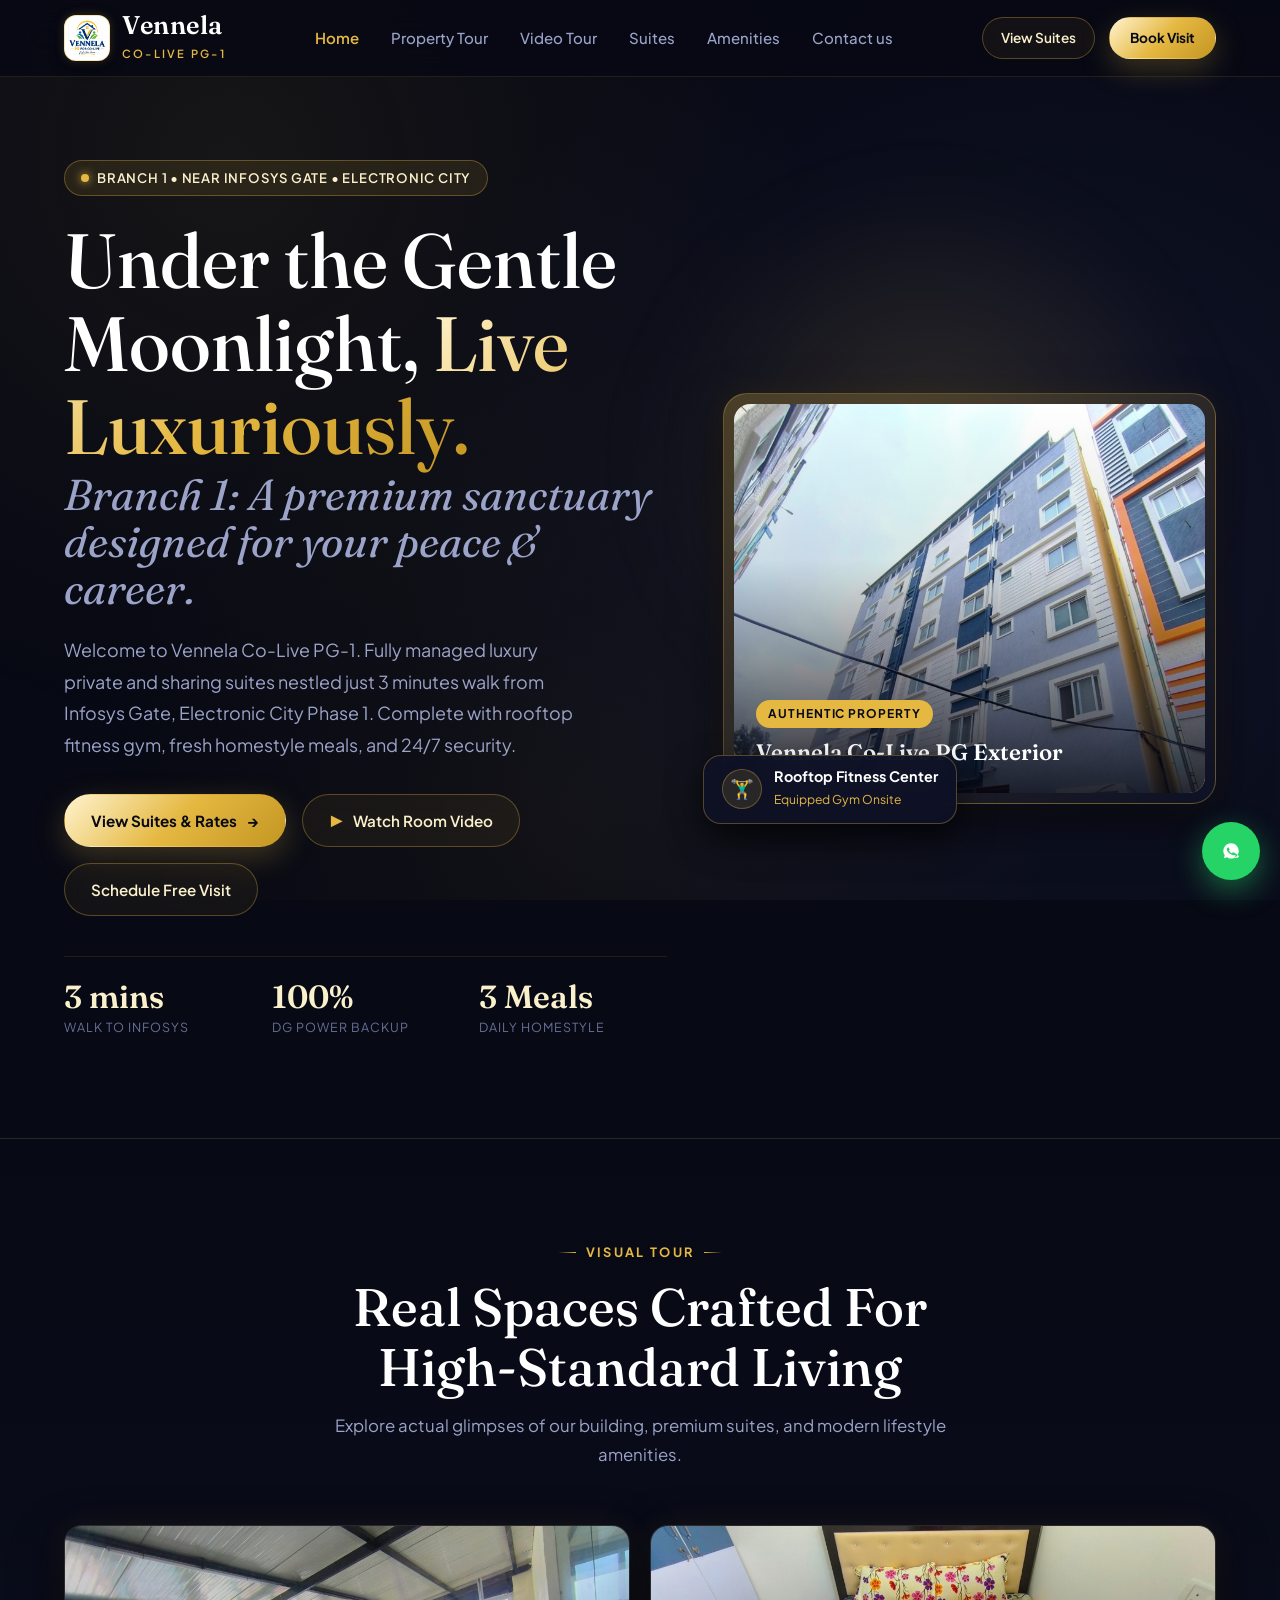
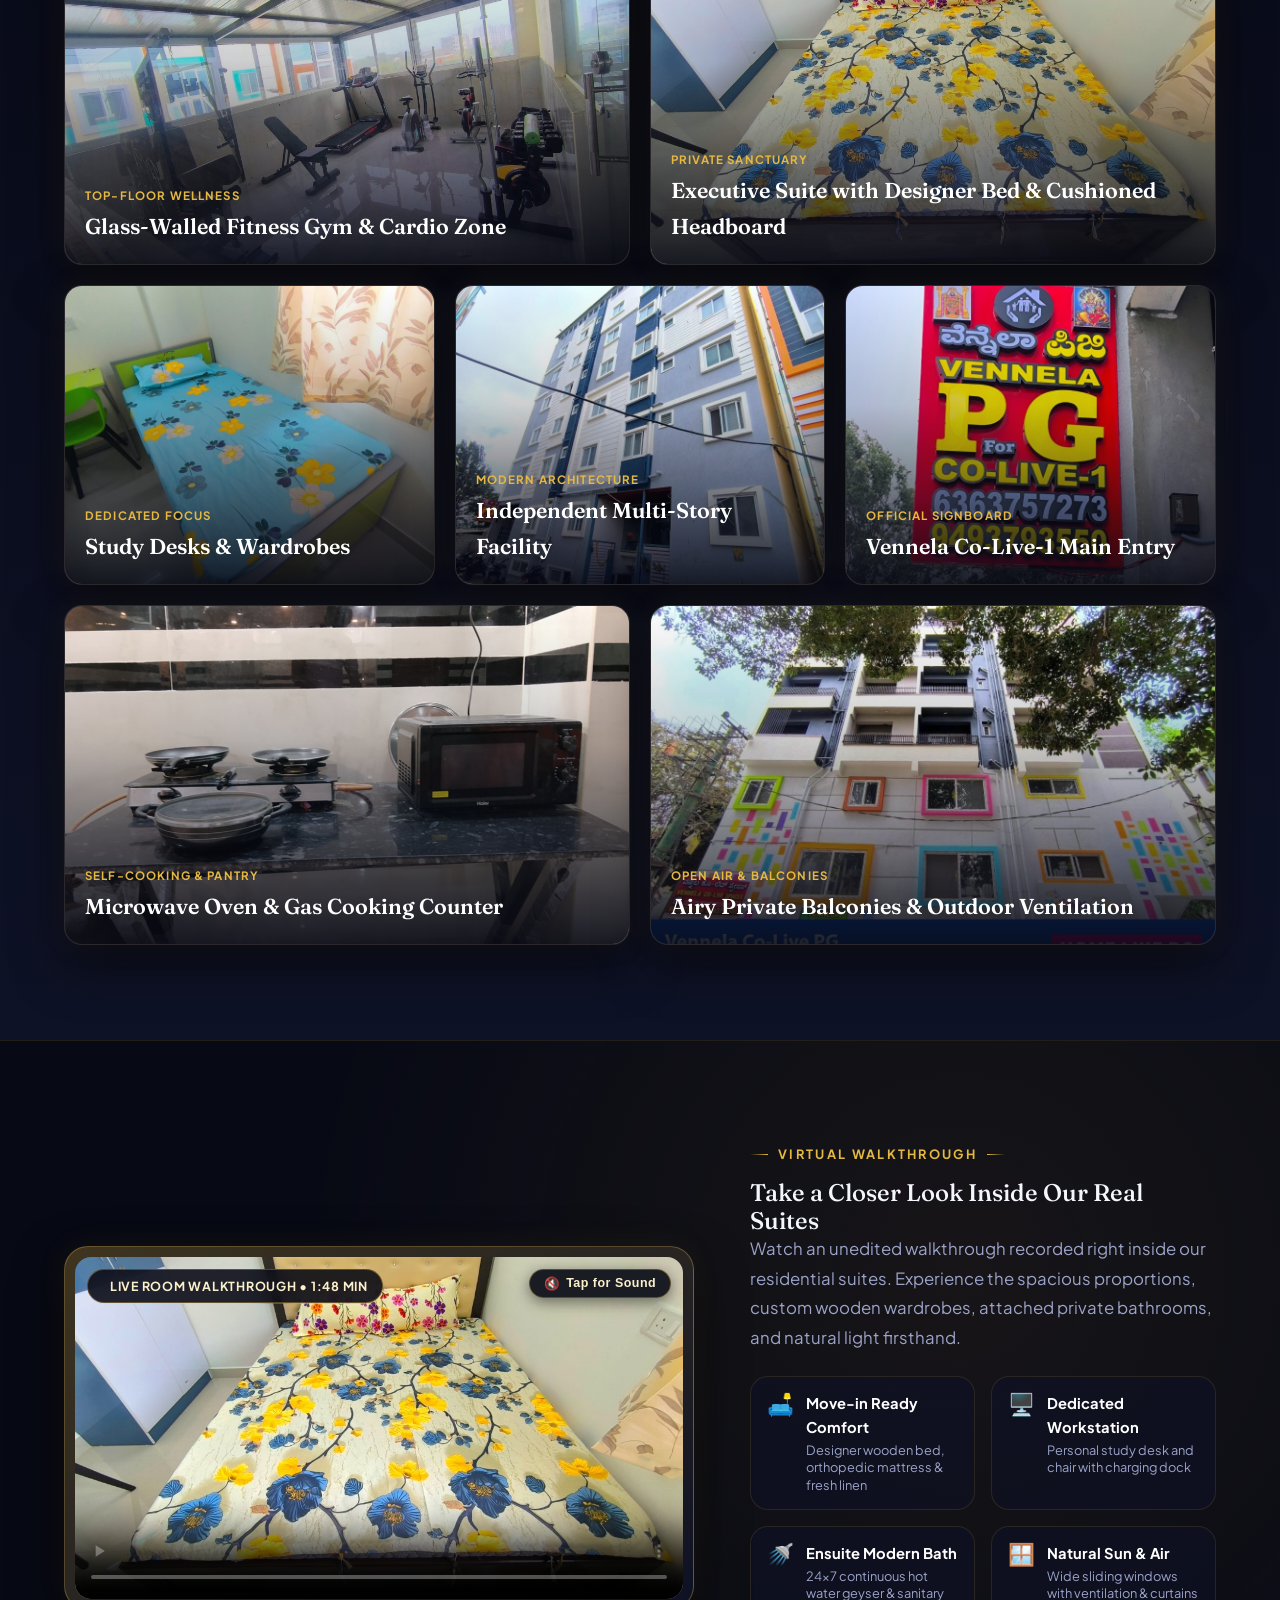
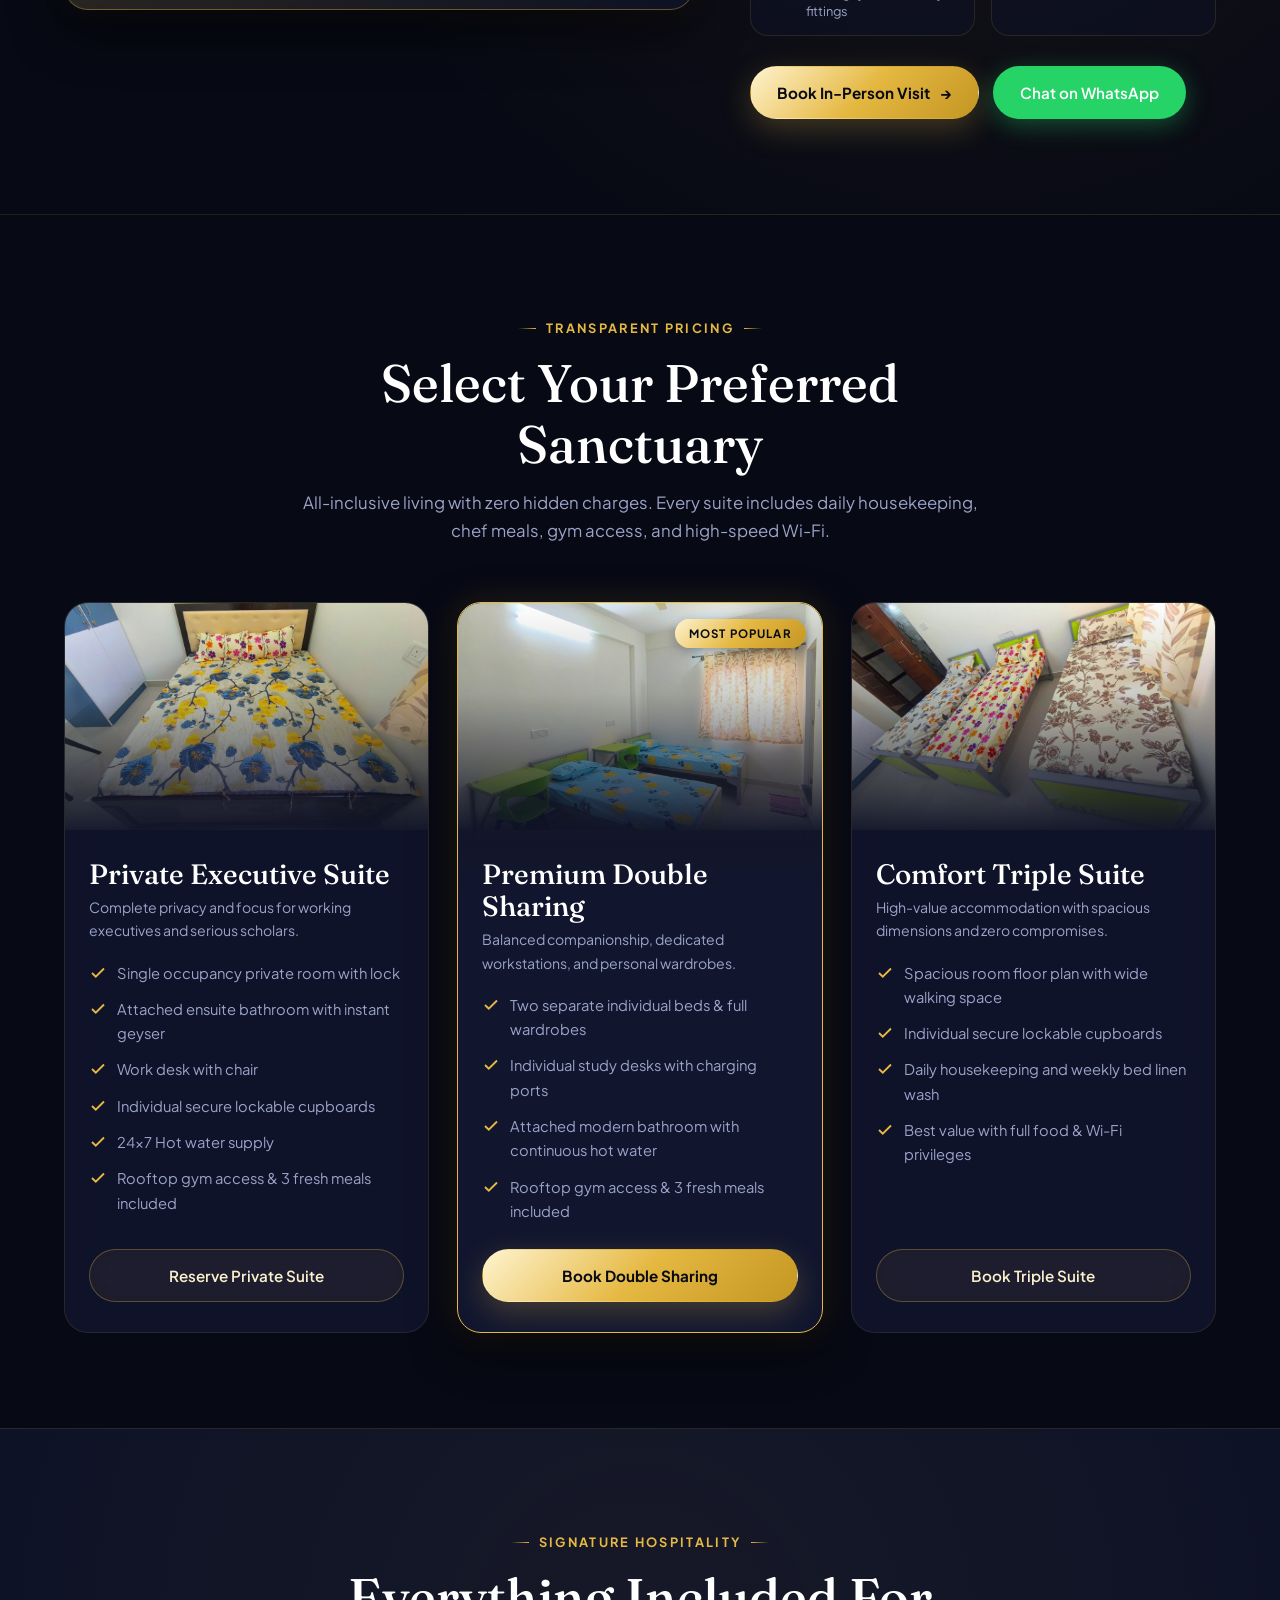
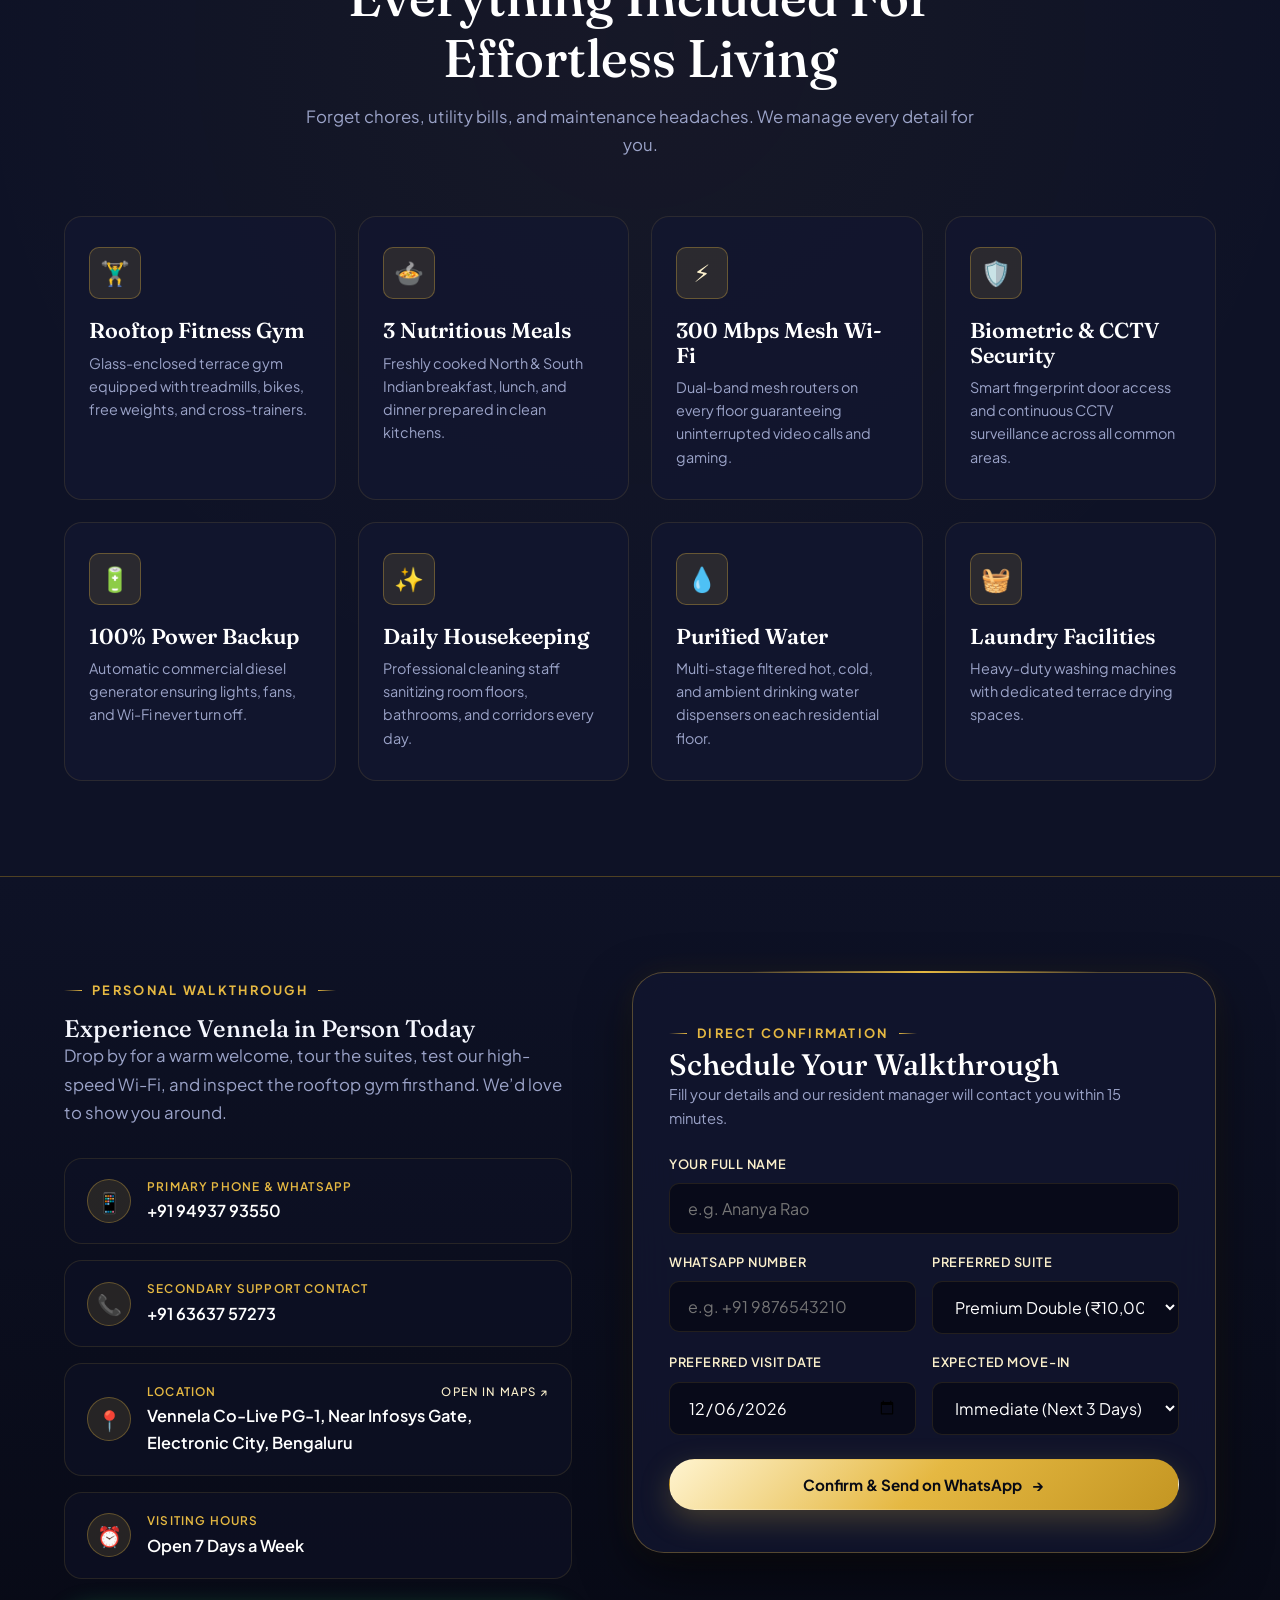
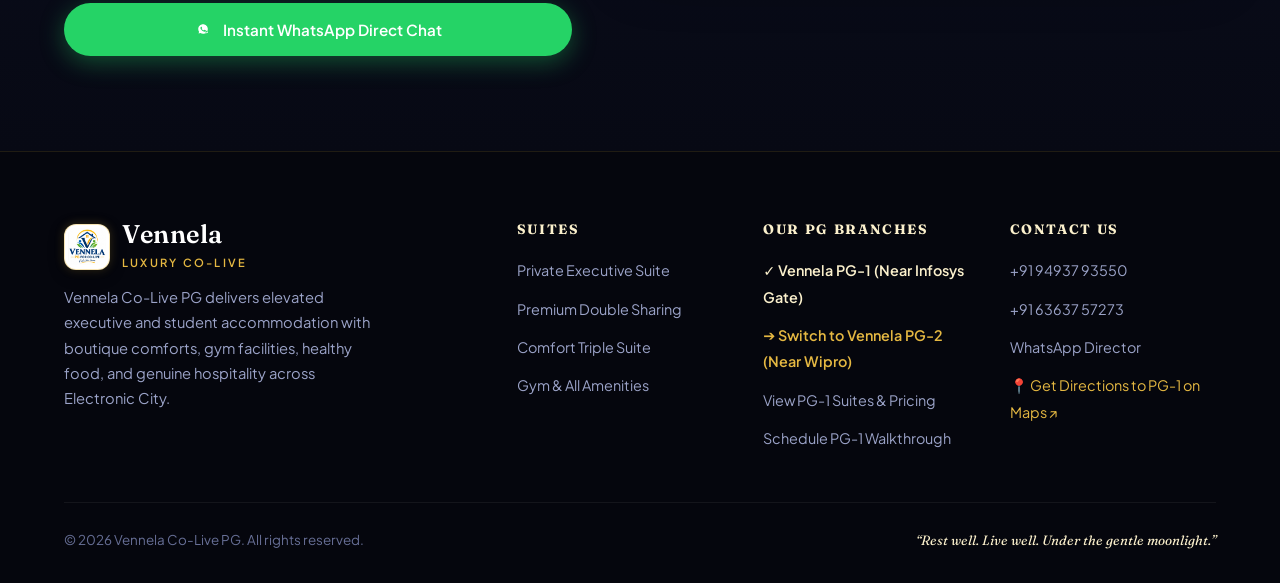
==== commit e0b359ff: "Add self-cooking kitchen & microwave counter photo to PG-1 gallery" ====
--- a/pg1.html
+++ b/pg1.html
@@ -2191,6 +2191,24 @@
             <div class="gallery-caption">
               <span class="gallery-tag">Official Signboard</span>
               <div class="gallery-title">Vennela Co-Live-1 Main Entry</div>
+            </div>
+          </div>
+
+          <!-- Self-Cooking & Microwave Station (Wide) -->
+          <div class="gallery-item col-6">
+            <img src="images/pg1-kitchen.jpg" alt="Vennela PG-1 Self-Cooking Kitchen &amp; Microwave Oven" loading="lazy">
+            <div class="gallery-caption">
+              <span class="gallery-tag">Self-Cooking &amp; Pantry</span>
+              <div class="gallery-title">Microwave Oven &amp; Gas Cooking Counter</div>
+            </div>
+          </div>
+
+          <!-- Private Balconies & Ventilation (Wide) -->
+          <div class="gallery-item col-6">
+            <img src="images/balconyexter.jpeg" alt="Vennela PG-1 Private Balcony and Architecture" loading="lazy">
+            <div class="gallery-caption">
+              <span class="gallery-tag">Open Air &amp; Balconies</span>
+              <div class="gallery-title">Airy Private Balconies &amp; Outdoor Ventilation</div>
             </div>
           </div>
 
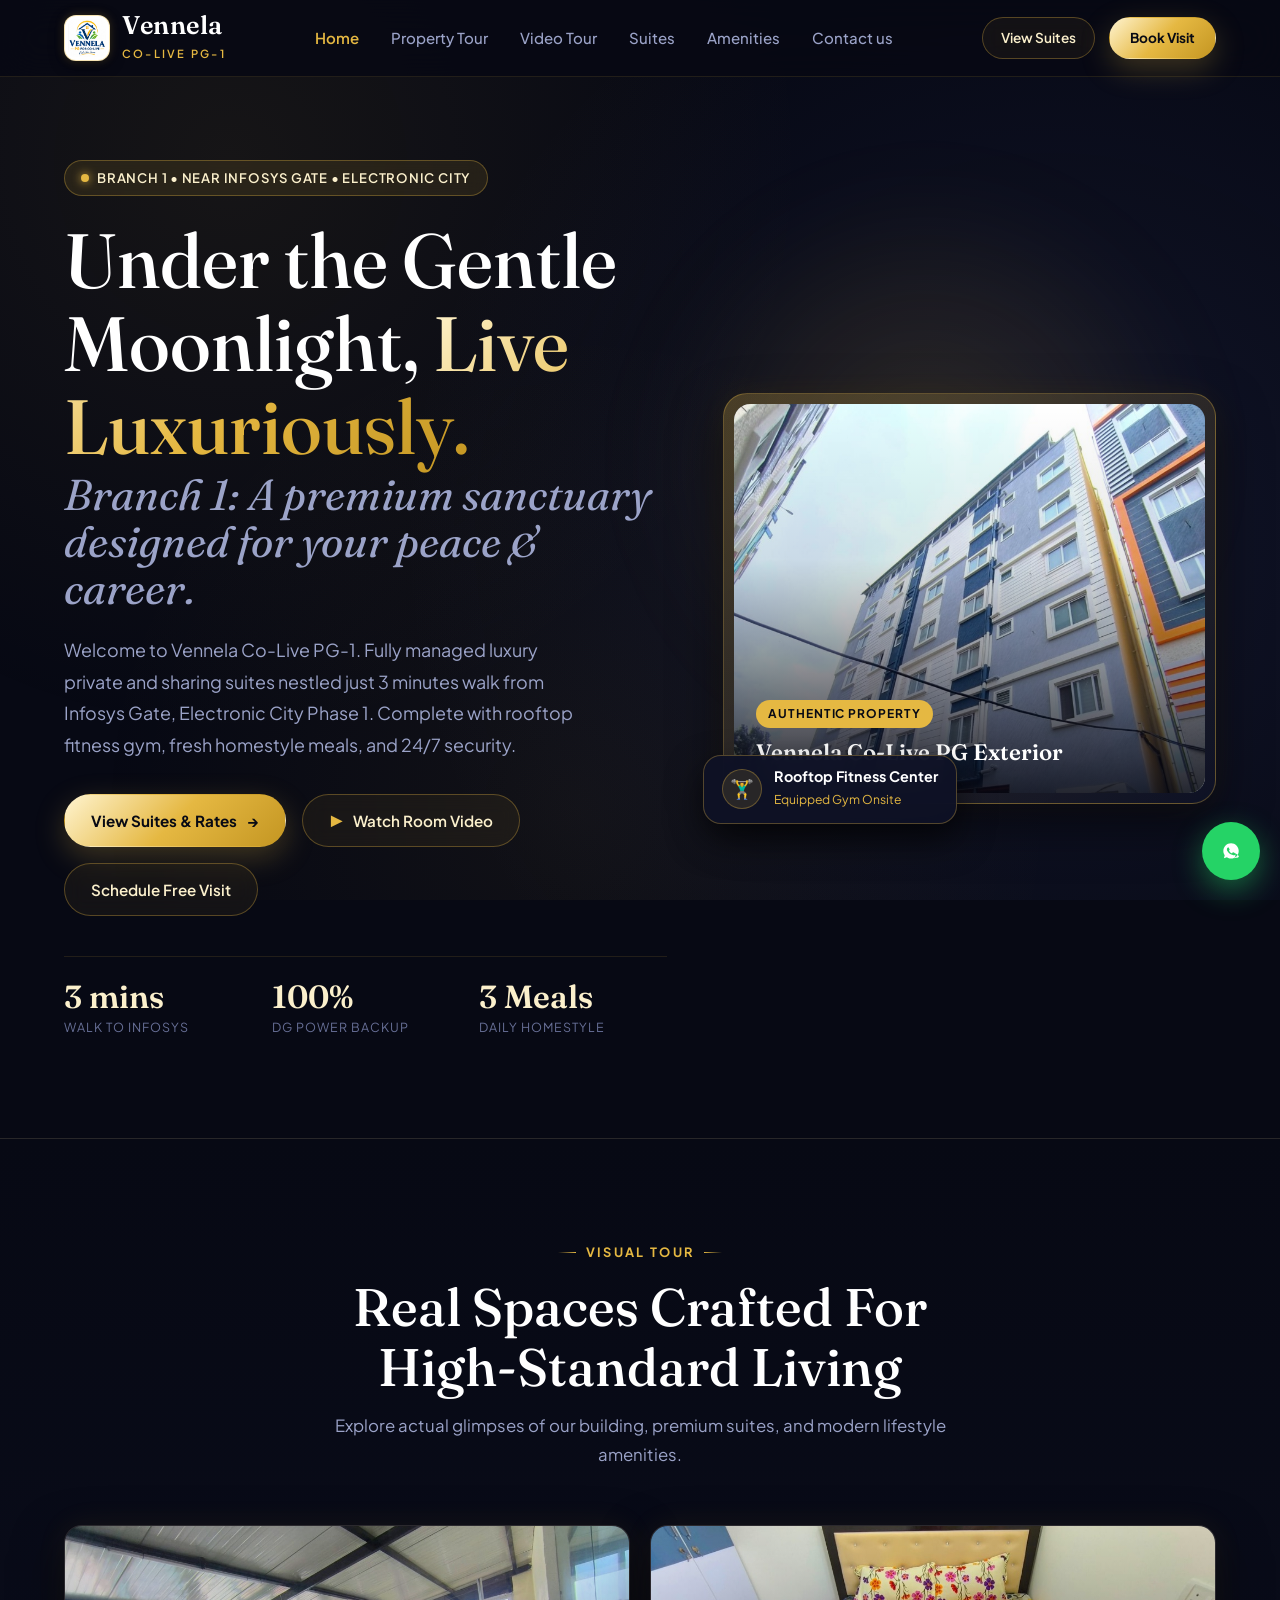
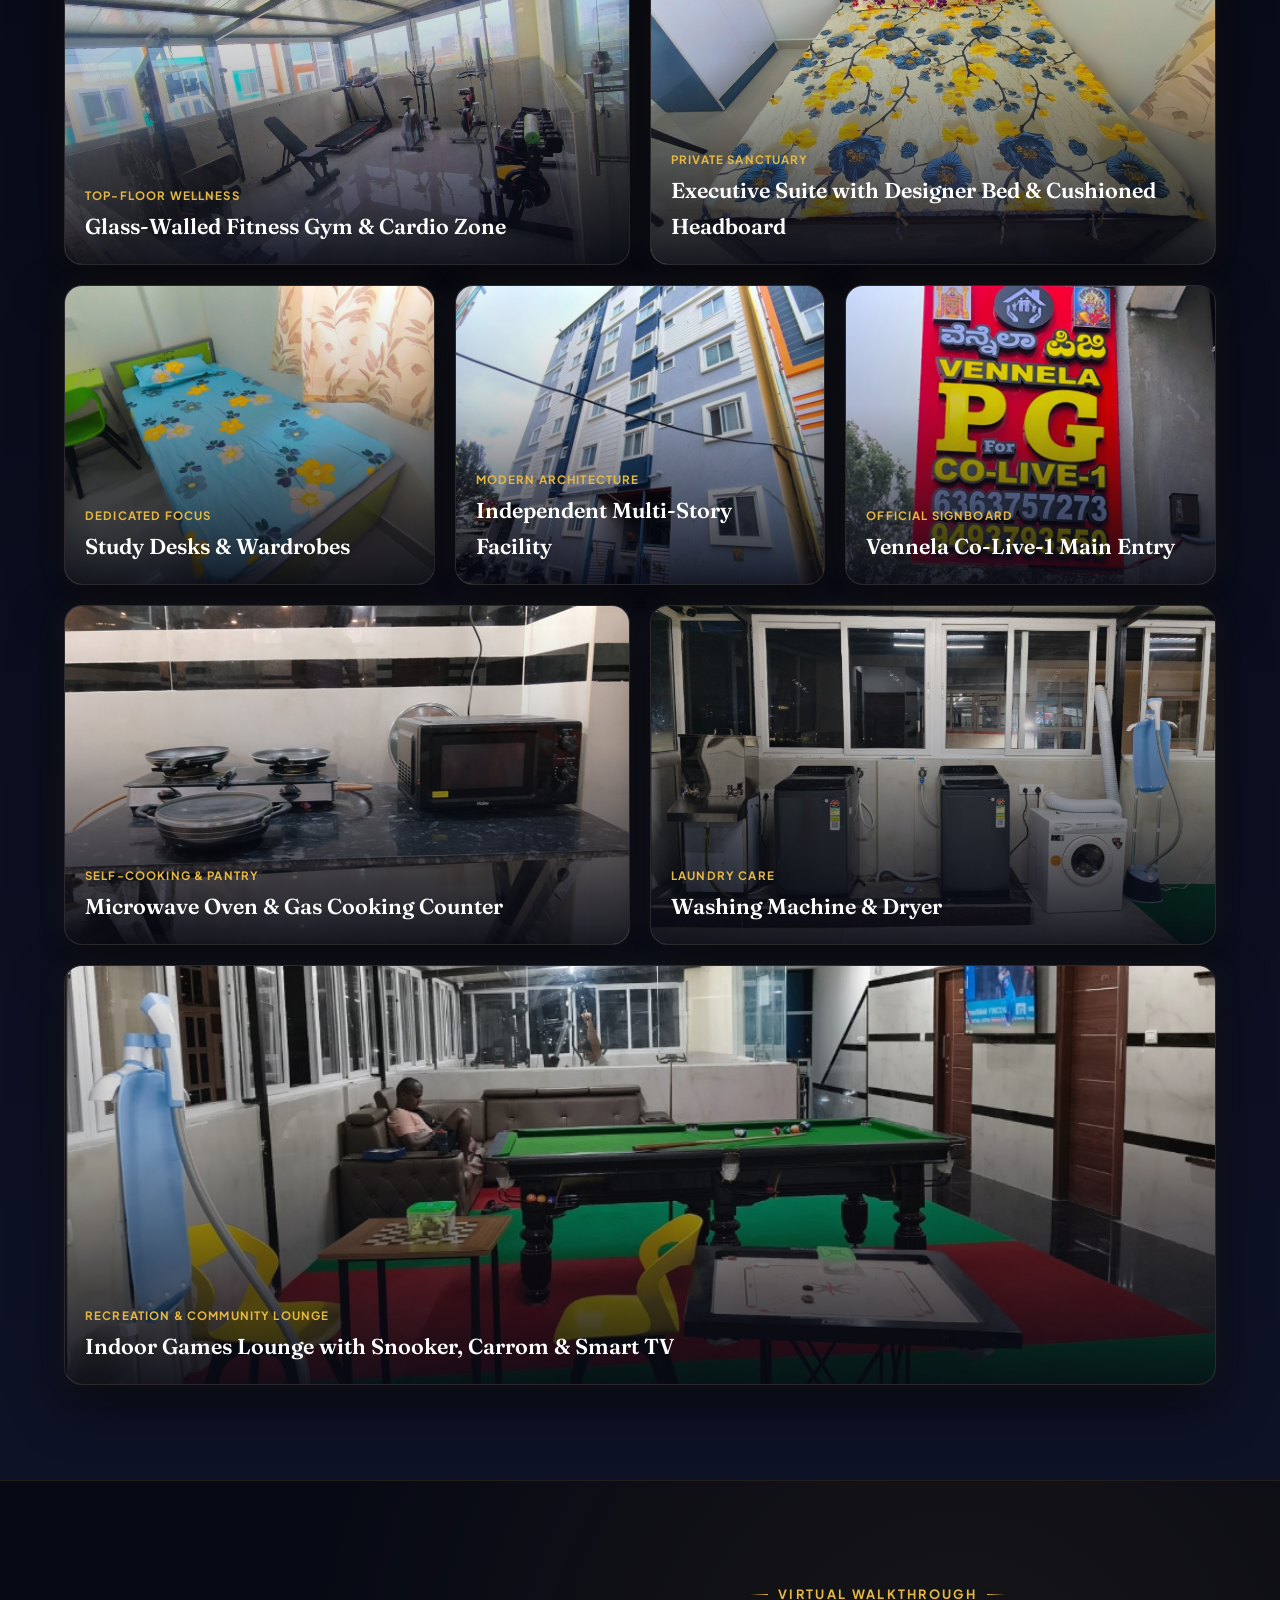
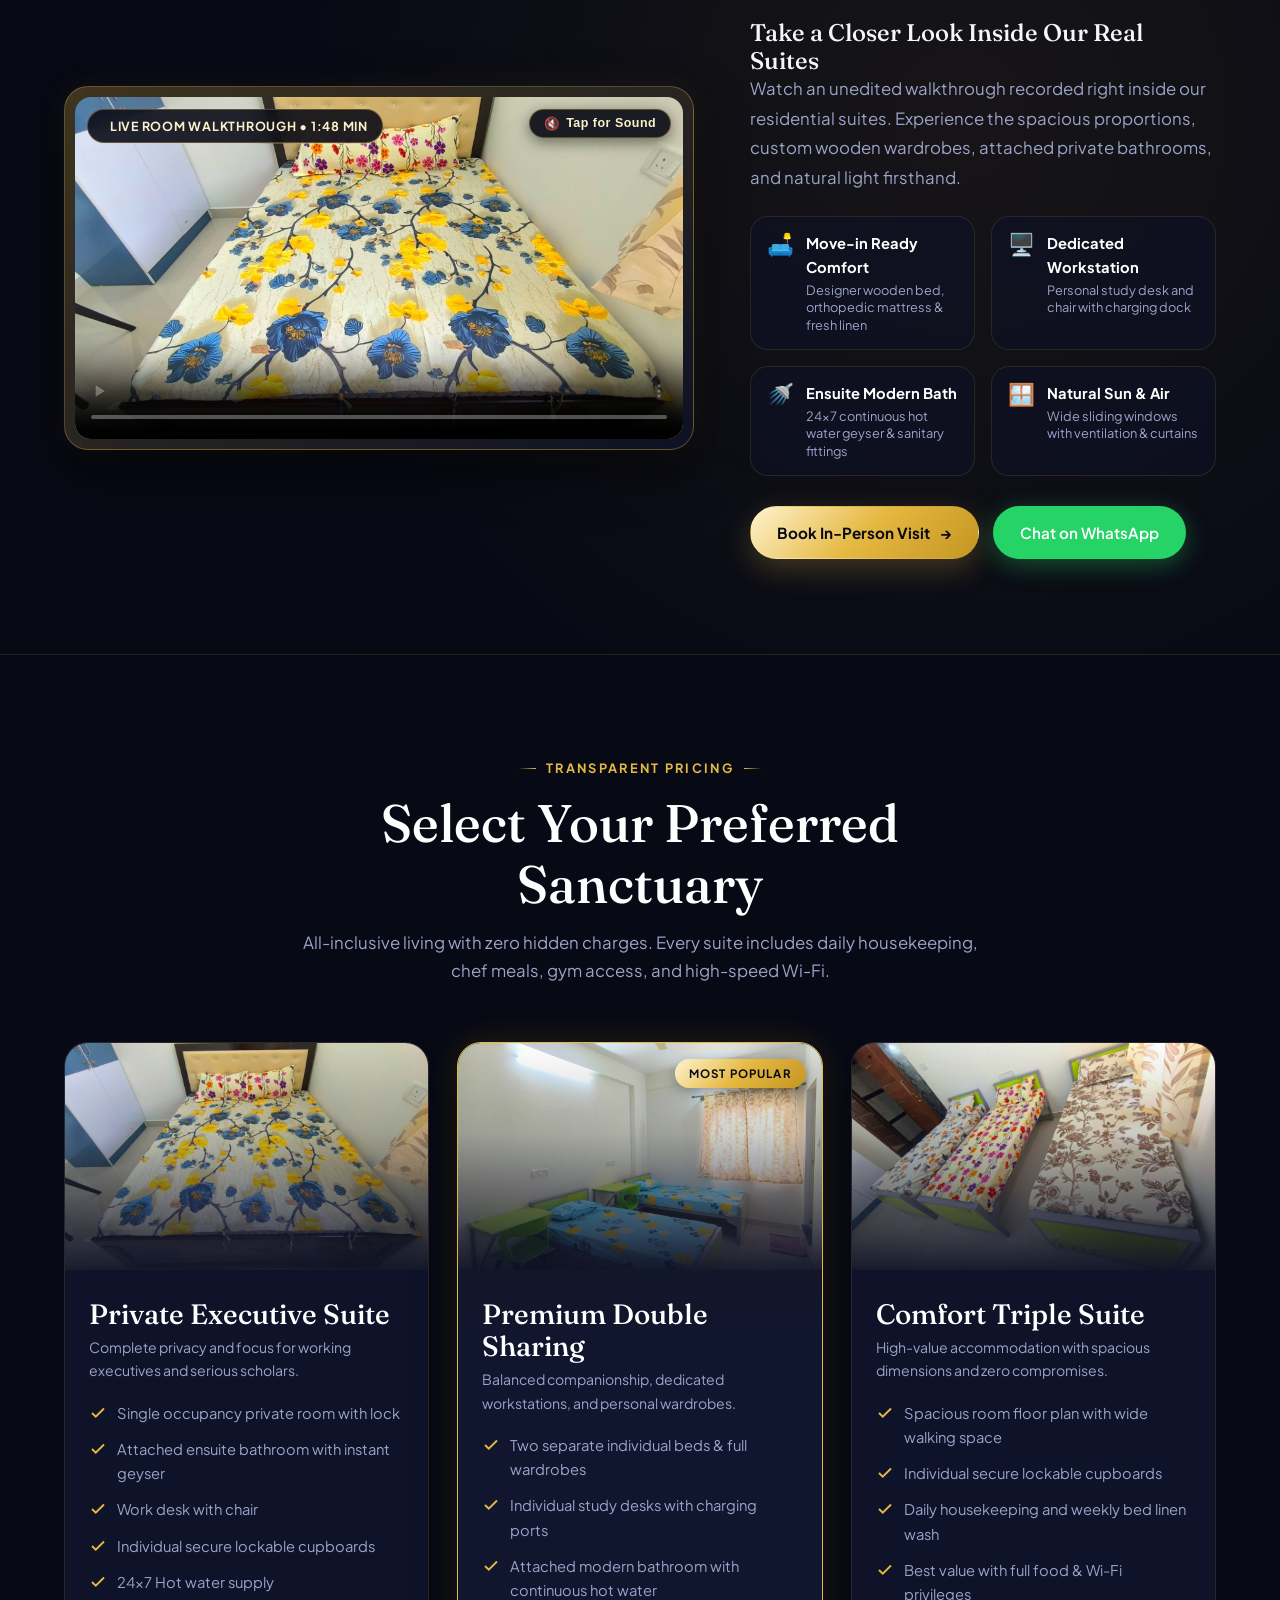
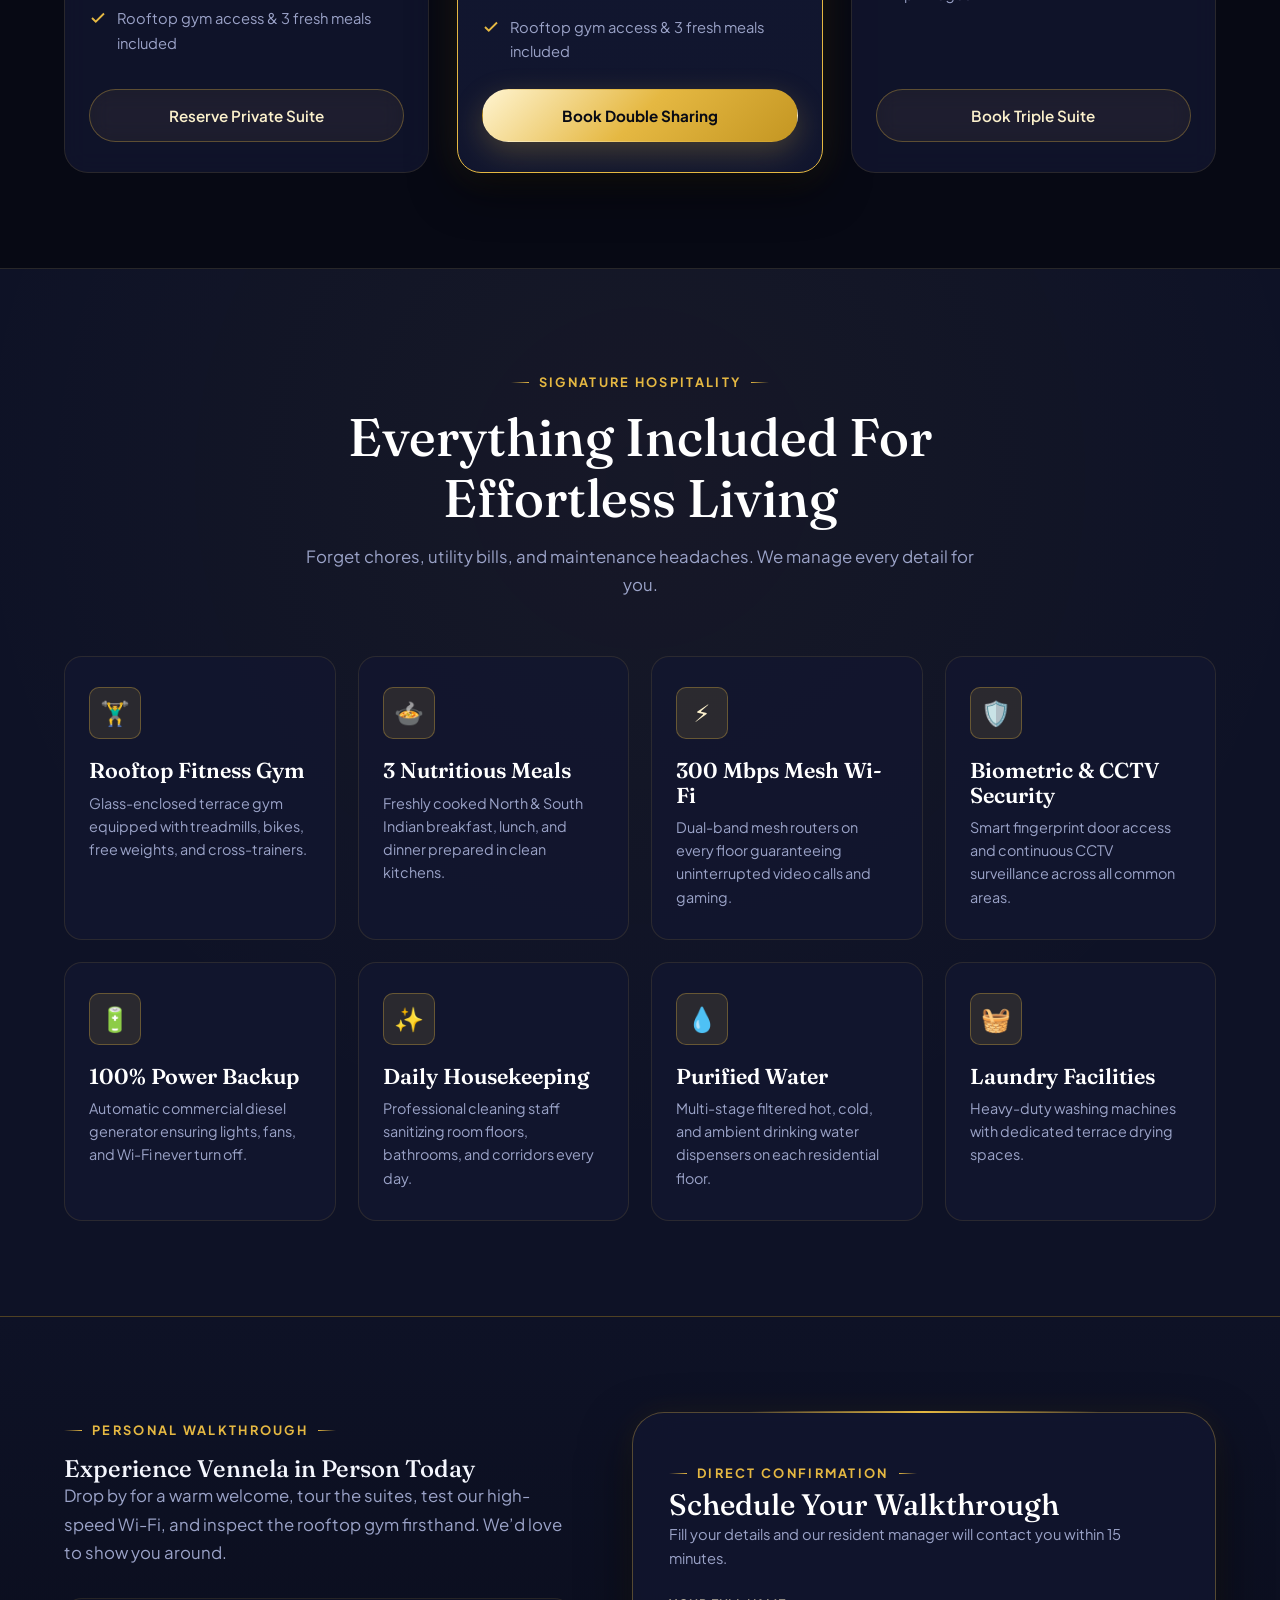
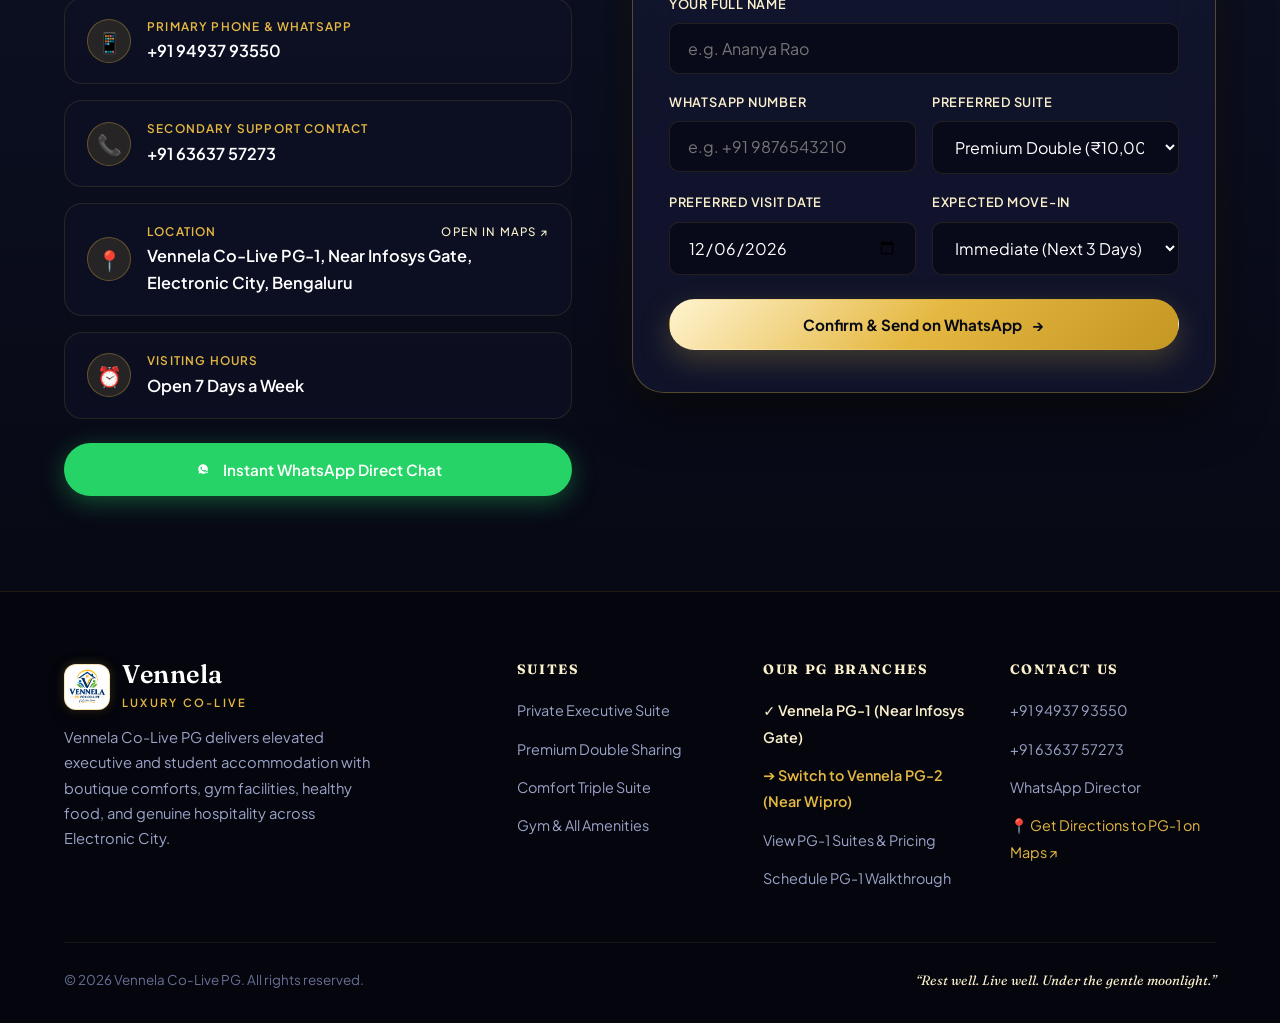
==== commit 289c6873: "Update gallery and photos for Vennela PG-1" ====
--- a/pg1.html
+++ b/pg1.html
@@ -946,6 +946,11 @@
       transform: scale(1.06);
     }
 
+    .gallery-item.col-12 {
+      grid-column: span 12;
+      height: 420px;
+    }
+
     .gallery-item.col-6 {
       grid-column: span 6;
       height: 340px;
@@ -1752,6 +1757,10 @@
         grid-template-columns: 1fr 1fr;
         gap: 36px;
       }
+      .gallery-item.col-12 {
+        grid-column: span 12;
+        height: 360px;
+      }
       .gallery-item.col-6, .gallery-item.col-4 {
         grid-column: span 6;
         height: 320px;
@@ -1805,7 +1814,7 @@
         width: 100%;
         justify-content: center;
       }
-      .gallery-item.col-6, .gallery-item.col-4 {
+      .gallery-item.col-12, .gallery-item.col-6, .gallery-item.col-4 {
         grid-column: span 12;
         height: 280px;
       }
@@ -2203,12 +2212,21 @@
             </div>
           </div>
 
-          <!-- Private Balconies & Ventilation (Wide) -->
+          <!-- Washing Machine & Laundry (Wide) -->
           <div class="gallery-item col-6">
-            <img src="images/balconyexter.jpeg" alt="Vennela PG-1 Private Balcony and Architecture" loading="lazy">
+            <img src="images/washing.jpg" alt="Vennela PG-1 Washing Machine &amp; Dryer" loading="lazy">
             <div class="gallery-caption">
-              <span class="gallery-tag">Open Air &amp; Balconies</span>
-              <div class="gallery-title">Airy Private Balconies &amp; Outdoor Ventilation</div>
+              <span class="gallery-tag">Laundry Care</span>
+              <div class="gallery-title">Washing Machine &amp; Dryer</div>
+            </div>
+          </div>
+
+          <!-- Indoor Games & Snooker Lounge (Full Width Featured) -->
+          <div class="gallery-item col-12">
+            <img src="images/games-zone.jpg" alt="Vennela PG-1 Indoor Games &amp; Recreation Lounge with Snooker, Carrom &amp; Smart TV" loading="lazy" style="object-position: center 60%;">
+            <div class="gallery-caption">
+              <span class="gallery-tag">Recreation &amp; Community Lounge</span>
+              <div class="gallery-title">Indoor Games Lounge with Snooker, Carrom &amp; Smart TV</div>
             </div>
           </div>
 
